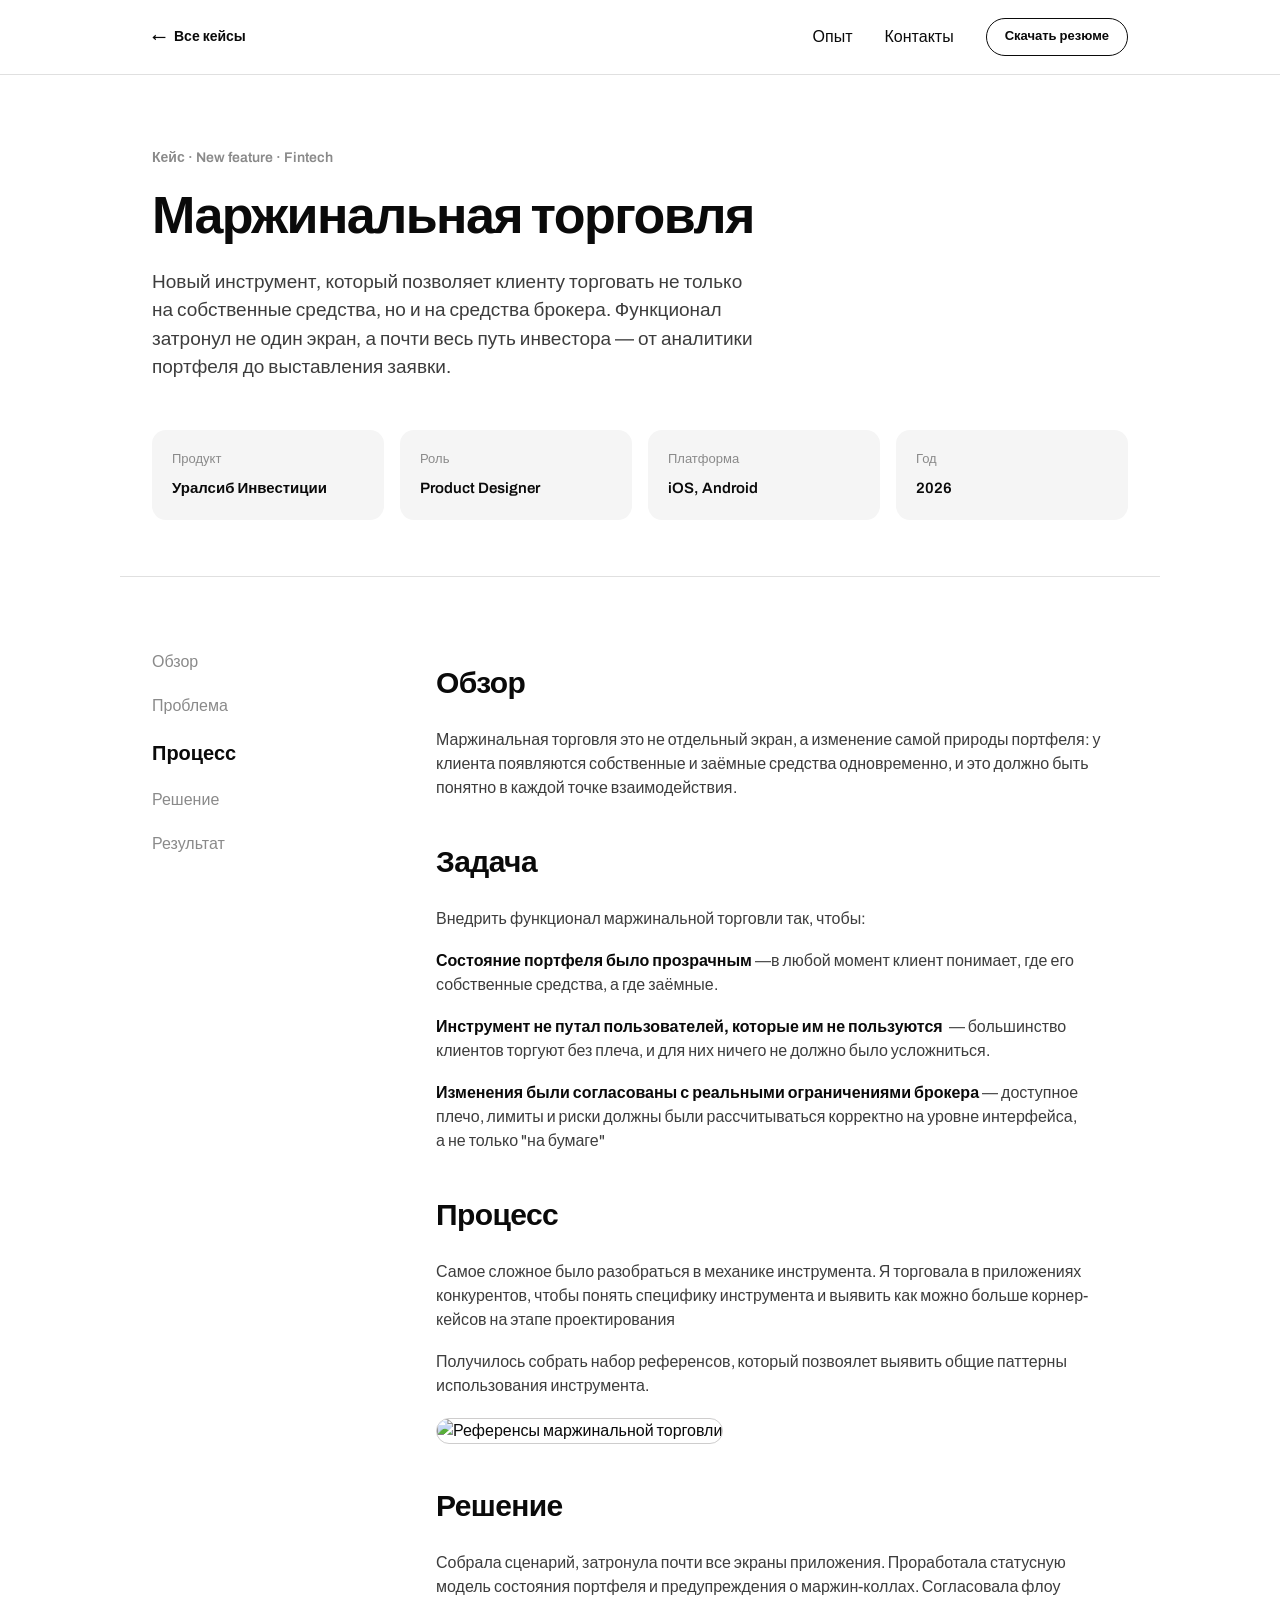
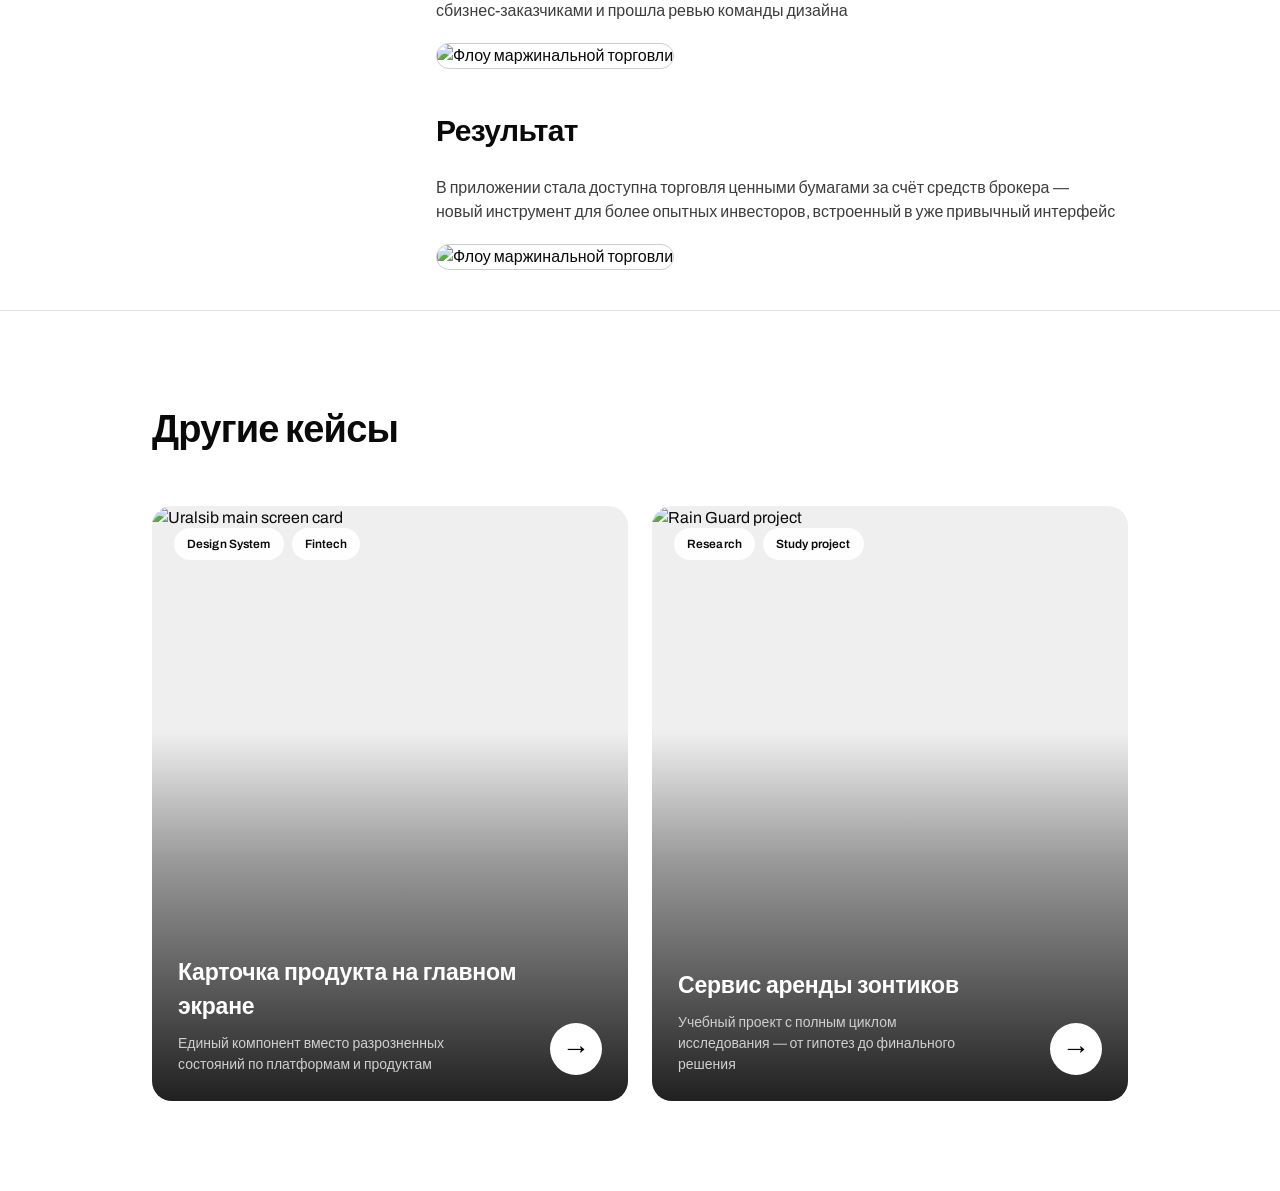
==== margin-traiding.html @ a42cf3d4 "Add files via upload" ====
<!DOCTYPE html>
<html lang="ru">
<head>
<meta charset="UTF-8">
<meta name="viewport" content="width=device-width, initial-scale=1.0">
<title>Маржинальная торговля — портфолио</title>
<link rel="preconnect" href="https://fonts.googleapis.com">
<link href="https://fonts.googleapis.com/css2?family=Archivo:ital,wght@0,400;0,500;0,600;0,700;0,800;1,400&display=swap" rel="stylesheet">
<link rel="stylesheet" href="main.css">
</head>
<body>
  <header>
  <div class="topbar-inner">
    <a class="back-link" href="portfolio.html"><span class="arrow">←</span> Все кейсы</span></a>
      <div class="my">
       <div class="topbar">
        <a href="portfolio.html#experience">Опыт</a>
        <a href="portfolio.html#contact">Контакты</a>
        <a class="btn-resume" href="documents/CV_Балюк_Дарья.pdf" download>Скачать резюме</a>
       </div>
       <button class="burger" id="burgerBtn" aria-label="Открыть меню" aria-expanded="false">
         <span></span><span></span><span></span>
       </button>
     </div>

  </div>
  <div class="mobile-menu" id="mobileMenu">
    <a href="portfolio.html#othercases">Кейсы</a>
    <a href="portfolio.html#experience">Опыт</a>
    <a href="portfolio.html#contact">Контакты</a>
  </div>
</header>

<script>
  const burgerBtn = document.getElementById('burgerBtn');
  const mobileMenu = document.getElementById('mobileMenu');
  burgerBtn.addEventListener('click', () => {
    const isOpen = mobileMenu.classList.toggle('open');
    burgerBtn.classList.toggle('active', isOpen);
    burgerBtn.setAttribute('aria-expanded', isOpen);
  });
  mobileMenu.querySelectorAll('a').forEach(link => {
    link.addEventListener('click', () => {
      mobileMenu.classList.remove('open');
      burgerBtn.classList.remove('active');
      burgerBtn.setAttribute('aria-expanded', 'false');
    });
  });
</script>



<main>
  <div class="wrap case-hero">
    <div class="case-hero-eyebrow">Кейс · New feature · Fintech</div>
    <h1>Маржинальная торговля</h1>
    <p class="case-hero-desc">Новый инструмент, который позволяет клиенту торговать не только на собственные средства, но и на средства брокера. Функционал затронул не один экран, а почти весь путь инвестора — от аналитики портфеля до выставления заявки.</p>

    <div class="case-meta-row">
      <div class="meta-item">
        <span class="meta-label">Продукт</span>
        <span class="meta-value">Уралсиб Инвестиции </span>
      </div>
      <div class="meta-item">
        <span class="meta-label">Роль</span>
        <span class="meta-value">Product Designer</span>
      </div>
      <div class="meta-item">
        <span class="meta-label">Платформа</span>
        <span class="meta-value">iOS, Android</span>
      </div>
      <div class="meta-item">
        <span class="meta-label">Год</span>
        <span class="meta-value">2026</span>
      </div>
    </div>
  </div>

  <div class="case-layout">
    <div class="case-bar" id="caseNav">
      <a href="#overview" class="case-bar-link" data-target="overview">Обзор</a>
      <a href="#problem" class="case-bar-link" data-target="problem">Проблема</a>
      <a href="#process" class="case-bar-link" data-target="process">Процесс</a>
      <a href="#solution" class="case-bar-link" data-target="solution">Решение</a>
      <a href="#result" class="case-bar-link" data-target="result">Результат</a>
    </div>

    <div class="case-content">

      <section id="overview" class="case-section">
        <h2>Обзор</h2>
        <p>Маржинальная торговля это не отдельный экран, а изменение самой природы портфеля: у клиента появляются собственные и заёмные средства одновременно, и это должно быть понятно в каждой точке взаимодействия.</p>
       
      </section>

      <section id="problem" class="case-section">
        <h2>Задача</h2>
        <p>Внедрить функционал маржинальной торговли так, чтобы:</p>
        <p><strong>Состояние портфеля было прозрачным</strong> —в любой момент клиент понимает, где его собственные средства, а где заёмные.</p>
        <p><strong>Инструмент не путал пользователей, которые им не пользуются </strong> — большинство клиентов торгуют без плеча, и для них ничего не должно было усложниться.</p>
        <p><strong>Изменения были согласованы с реальными ограничениями брокера</strong> — доступное плечо, лимиты и риски должны были рассчитываться корректно на уровне интерфейса, а не только "на бумаге"</p>
        
      </section>

      <section id="process" class="case-section">
        <h2>Процесс</h2>
        <p>Самое сложное было разобраться в механике инструмента. Я торговала в приложениях конкурентов, чтобы понять специфику инструмента и выявить как можно больше корнер-кейсов на этапе проектирования</p>
        <p>Получилось собрать набор референсов, который позвоялет выявить общие паттерны использования инструмента.</p>
        <img src="images/margin_traiding/ref.png" alt="Референсы маржинальной торговли" class="cases-images" style="margin-top: 20px; border: 1px solid #cecdcd; " >
        
      </section>
      </section>

      <section id="solution" class="case-section">
        <h2>Решение</h2>
        <p>Собрала сценарий, затронула почти все экраны приложения. Проработала статусную модель состояния портфеля и предупреждения о маржин-коллах. Согласовала флоу сбизнес-заказчиками и прошла ревью команды дизайна</p>
        <img src="images/margin_traiding/flow.png" alt="Флоу маржинальной торговли" class="cases-images" style="margin-top: 20px; border: 1px solid #cecdcd; " >
      </section>

      <section id="result" class="case-section">
        <h2>Результат</h2>
        <p>В приложении стала доступна торговля ценными бумагами за счёт средств брокера — новый инструмент для более опытных инвесторов, встроенный в уже привычный интерфейс</p>
        <img src="images/margin_traiding/result.png" alt="Флоу маржинальной торговли" class="cases-images" style="margin-top: 20px; border: 1px solid #cecdcd; " >
        
      </section>

    </div>
  </div>
</main> 

<!--<div class="case-footer-nav">
  
  <a class="all-cases" href="portfolio.html#cases">← Все кейсы</a>
  <a href="#">Маржинальная торговля в инвестициях →</a>
</div>-->

<section id="othercases" class="othercases">
    <div class="wrap">
      <div class="section-label">Другие кейсы</div>

      <div class="othercases-grid">

       <a class="othercase-card" href="case-card-component.html">
           <img src="images/card-product-thumbnail.png" alt="Uralsib main screen card" class="project-card-image ">
          <div class="othercase-scrim"></div>
          <div class="othercase-tags">
            <span class="tag-pill">Design System</span>
            <span class="tag-pill">Fintech</span>
          </div>
          <div class="othercase-content">
            <div class="othercase-text">
              <h3>Карточка продукта на главном экране</h3>
              <p>Единый компонент вместо разрозненных состояний по платформам и продуктам</p>
            </div>
            <span class="othercase-cta">
              <span class="othercase-cta-icon">→</span>
            </span>
          </div>
        </a>

        <!-- <a class="othercase-card" href="margin-traiding.html">
          <img src="images/margin_traiding_thumbnail.png" alt="Uralsib margin traiding" class="project-card-image  margin-traiding">
          <div class="othercase-scrim"></div>
          <div class="othercase-tags">
            <span class="tag-pill">New feature</span>
            <span class="tag-pill">Fintech</span>
          </div>
          <div class="othercase-content">
            <div class="othercase-text">
              <h3>Маржинальная торговля в инвестициях</h3>
              <p>Внедрение фичи во все флоу и отслежиание состояния портфеля</p>
            </div>
            <span class="othercase-cta">
              <span class="othercase-cta-icon">→</span>
            </span>
          </div>
        </a>-->

        <a class="othercase-card" href="rainguard.html">
          <img src="images/rainguard_thumbnail.png"  alt="Rain Guard project" class="project-card-image">
          <div class="othercase-scrim"></div>
          <div class="othercase-tags">
            <span class="tag-pill">Research</span>
            <span class="tag-pill">Study project</span>
          </div>
          <div class="othercase-content">
            <div class="othercase-text">
              <h3>Сервис аренды зонтиков</h3>
              <p>Учебный проект с полным циклом исследования — от гипотез до финального решения</p>
            </div>
            <span class="othercase-cta">
              <span class="othercase-cta-icon">→</span>
            </span>
          </div>
        </a>

      </div>
    </div>
</section>

  

<script>
  const links = document.querySelectorAll('.case-bar-link');
  const sections = document.querySelectorAll('.case-section');

  const observer = new IntersectionObserver((entries) => {
    entries.forEach(entry => {
      const link = document.querySelector(`.case-bar-link[data-target="${entry.target.id}"]`);
      if (entry.isIntersecting) {
        links.forEach(l => l.classList.remove('active'));
        link.classList.add('active');
      }
    });
  }, { rootMargin: '-35% 0px -55% 0px', threshold: 0 });

  sections.forEach(section => observer.observe(section));

  // fallback: highlight first section on load
  if (links.length) links[0].classList.add('active');
</script>

</body>
</html>
---- main.css ----
:root{
    --black:#0A0A0A;
    --white:#FFFFFF;
    --gray-bg:#F5F5F5;
    --gray-text:#8A8A8A;
    --line:#E0E0E0;
    --max:1040px;
  }
  *{margin:0;padding:0;box-sizing:border-box;}
  html{scroll-behavior:smooth;}
  body{
    font-family:'Archivo',sans-serif;
    color:var(--black);
    background:var(--white);
    -webkit-font-smoothing:antialiased;
    line-height:1.6;
  }
  a{color:inherit;text-decoration:none;}
  ::selection{background:var(--black);color:var(--white);}
  .wrap{max-width:var(--max);margin:0 auto;padding:0 32px;}
  
  /* Тут стили для главной страницы */
  :root{
    --black:#0A0A0A;
    --white:#FFFFFF;
    --gray-bg:#F5F5F5;
    --gray-text:#8A8A8A;
    --line:#E0E0E0;
    --max:1040px;
  }
  *{margin:0;padding:0;box-sizing:border-box;}
  html{scroll-behavior:smooth;}
  body{
    font-family:'Archivo',sans-serif;
    color:var(--black);
    background:var(--white);
    -webkit-font-smoothing:antialiased;
    line-height:1.5;
  }
  a{color:inherit;text-decoration:none;}
  ::selection{background:var(--black);color:var(--white);}

  .wrap{max-width:var(--max);margin:0 auto;padding:0 32px;}

  /* HEADER */
  header{
    position:sticky;top:0;z-index:50;
    background:rgba(255,255,255,0.9);
    backdrop-filter:blur(10px);
    border-bottom:1px solid var(--line);
  }
  .header-inner{
    display:flex;align-items:center;justify-content:space-between;
    padding:20px 32px;max-width:var(--max);margin:0 auto;
  }
  .logo{font-weight:700;font-size:16px;letter-spacing:-0.01em;}
  nav{display:flex;align-items:center;gap:32px;}
  nav a{font-size:14px;color:var(--black);opacity:0.7;transition:opacity .2s;}
  nav a:hover{opacity:1;}
  .btn-resume{
    border:1px solid var(--black);
    padding:8px 18px;border-radius:100px;
    font-size:13px;font-weight:600;
    opacity:1 !important;
  }
  .btn-resume:hover{background:var(--black);color:var(--white);}

  .my{
    display: flex;
    align-items: center;
    gap: 16px;
  }


  .burger{
    display:none;
    flex-direction:column;
    justify-content:center;
    gap:5px;
    width:32px;height:32px;
    background:none;border:none;
    cursor:pointer;padding:0;
    flex-shrink:0;
  }
  .burger span{
    display:block;width:100%;height:2px;
    background:var(--black);
    transition:transform .3s ease, opacity .3s ease;
  }
  .burger.active span:nth-child(1){transform:translateY(7px) rotate(45deg);}
  .burger.active span:nth-child(2){opacity:0;}
  .burger.active span:nth-child(3){transform:translateY(-7px) rotate(-45deg);}

  .mobile-menu{
    display:none;
    flex-direction:column;
    max-height:0;
    overflow:hidden;
    background:var(--white);
    border-top:1px solid transparent;
    transition:max-height .35s ease, border-color .35s ease;
  }
  .mobile-menu a{
    padding:18px 24px;
    font-size:17px;font-weight:500;
    border-top:1px solid var(--line);
  }
  .mobile-menu a:first-child{border-top:none;}
  .mobile-menu.open{max-height:220px;border-top-color:var(--line);}

  /* HERO */
  .hero{
    padding:120px 32px 100px;
    opacity:0;
    animation:rise .8s ease forwards .1s;
  }
  @keyframes rise{
    from{opacity:0;transform:translateY(16px);}
    to{opacity:1;transform:translateY(0);}
  }
  .hero h1{
    font-size:clamp(40px,6vw,72px);
    font-weight:700;
    letter-spacing:-0.03em;
    line-height:1.05;
    max-width:820px;
  }
  .hero .role{color:var(--gray-text);}
  .hero p.sub{
    margin-top:28px;
    font-size:clamp(17px,2vw,20px);
    color:#3d3d3d;
    max-width:560px;
    font-weight:400;
  }
  .hero .fact{
    margin-top:36px;
    padding-top:24px;
    border-top:1px solid var(--line);
    max-width:620px;
    font-size:15px;
    color:var(--gray-text);
  }
  .hero .fact strong{color:var(--black);font-weight:600;}
  .hero-contacts{
    margin-top:40px;
    display:flex;gap:14px;flex-wrap:wrap;
  }
  .hero-btn{
    display:inline-flex;align-items:center;
    padding:14px 26px;
    border-radius:100px;
    font-size:15px;font-weight:600;
    transition:background .2s ease, color .2s ease, border-color .2s ease;
  }
  .hero-btn.primary{background:var(--black);color:#fff;}
  .hero-btn.primary:hover{background:#2c2c2c;}
  .hero-btn.secondary{border:1px solid var(--black);color:var(--black);}
  .hero-btn.secondary:hover{background:var(--black);color:#fff;}

  /* SECTION LABEL */
  .section-label{
    font-size:clamp(28px,3.6vw,38px);
    color:var(--black);
    margin-bottom:48px;
    font-weight:700;
    letter-spacing:-0.02em;
  }

  section#experience, section#education{background:var(--gray-bg);}


  /* CASES */
    .othercases-grid{
    display:grid;
    grid-template-columns:1fr 1fr;
    gap:24px;
  }
    .othercases{
    border-top:1px solid var(--line);
  }

  .othercase-card{
    position:relative;
    display:block;
    aspect-ratio:4/5;
    border-radius:20px;
    overflow:hidden;
    background:#EFEFEF;
    cursor:pointer;
  }
  .othercase-card:focus-visible{outline:2px solid var(--black);outline-offset:3px;}

  .othercase-art{
    position:absolute;inset:0;
    width:100%;height:100%;
    transition:transform .6s cubic-bezier(.22,.61,.36,1);
  }
  .othercase-card:hover .allcase-art{transform:scale(1.045);}

  .othercase-scrim{
    position:absolute;inset:0;
    background:linear-gradient(to top, rgba(10,10,10,0.90) 0%, rgba(10,10,10,0.38) 40%, rgba(10,10,10,0) 62%);
    pointer-events:none;
  }

  .othercase-tags{
    position:absolute;top:22px;left:22px;
    display:flex;gap:8px;flex-wrap:wrap;
    z-index:2;
  }
  .tag-pill{
    font-size:12px;font-weight:600;
    padding:7px 13px;border-radius:100px;
    background:rgba(255,255,255,0.94);
    color:var(--black);
    letter-spacing:0.01em;
  }

  .othercase-content{
    position:absolute;left:0;right:0;bottom:0;
    padding:26px;
    z-index:2;
  }
  .othercase-text{padding-right:64px;}
  .othercase-text h3{
    font-size:clamp(19px,2.1vw,23px);
    font-weight:600;color:#fff;
    letter-spacing:-0.01em;margin-bottom:8px;
    max-width:340px;
  }
  .othercase-text p{font-size:14px;color:#cfcfcf;max-width:280px;}

  .othercase-cta{
    position:absolute;right:26px;bottom:26px;z-index:3;
    display:flex;align-items:center;justify-content:center;
    height:52px;width:52px;
    border-radius:100px;
    background:#fff;color:var(--black);
    border:none;
    cursor:pointer;
    transition:background .25s ease, color .25s ease;
  }
  .othercase-cta-icon{
    font-size:18px;
    transition:transform .3s ease;
  }
  .othercase-card:hover .othercase-cta{background:var(--black);color:#fff;}
  .othercase-card:hover .othercase-cta-icon{transform:rotate(-45deg);}

    .project-card-image {
    width: 100%;
    height: 100%;
    object-fit: cover;
    object-position: center;
  }

  .margin-traiding{
    object-position: 75% center ;
  }

  /* EXPERIENCE TIMELINE */
  .timeline{position:relative;padding-left:32px;}
  .timeline::before{
    content:'';
    position:absolute;left:5px;top:6px;bottom:6px;
    width:1px;background:var(--line);
  }
  .tl-item{position:relative;padding-bottom:56px;}
  .tl-item:last-child{padding-bottom:0;}
  .tl-item::before{
    content:'';
    position:absolute;left:-32px;top:6px;
    width:11px;height:11px;border-radius:50%;
    background:var(--white);
    border:2px solid var(--black);
  }
  .tl-item.minor::before{
    background:var(--gray-bg);
    border-color:var(--gray-text);
    width:8px;height:8px;left:-30.5px;
  }
  .tl-head{display:flex;align-items:baseline;gap:14px;flex-wrap:wrap;margin-bottom:12px;}
  .tl-head h3{font-size:19px;font-weight:600;}
  .tl-head span{font-size:14px;color:var(--gray-text);}
  .tl-item ul{list-style:none;max-width:640px;}
  .tl-item ul li{
    font-size:15px;color:#3d3d3d;
    padding-left:16px;position:relative;margin-bottom:8px;
  }
  .tl-item ul li::before{
    content:'—';position:absolute;left:0;color:var(--gray-text);
  }
  .tl-minor-list{max-width:680px;}
  .tl-minor-list .minor-row{
    display:flex;gap:16px;font-size:14px;color:#3d3d3d;
    padding:10px 0;border-top:1px solid var(--line);
  }
  .tl-minor-list .minor-row:first-child{border-top:none;}
  .minor-row b{min-width:190px;color:var(--black);font-weight:600;}
  .minor-row span{color:var(--gray-text);min-width:110px;}
 
  .resume{
    margin-top:40px;
    display:flex;gap:14px;flex-wrap:wrap;
  }

  .resume-cta{
    display:inline-flex;align-items:center;
    padding:14px 26px;
    border-radius:100px;
    font-size:15px;font-weight:600;
    transition:background .2s ease, color .2s ease, border-color .2s ease;
  }

  .resume-cta{background:var(--black);color:#fff;}
  .resume-cta:hover{background:#2c2c2c;}

 /*.resume-cta{
    margin-top:56px;padding-top:32px;border-top:1px solid var(--line);
  }
  .resume-cta a{
    display:inline-flex;align-items:center;gap:10px;
    font-size:15px;font-weight:600;
    border-bottom:1px solid var(--black);padding-bottom:3px;
  }*/

  /* SKILLS */
  .skills-grid{
    display:grid;grid-template-columns:1fr 1fr;gap:64px;
  }
  .skills-col h4{
    font-size:13px;color:var(--gray-text);font-weight:500;margin-bottom:20px;
  }
  .skill-list{display:flex;flex-wrap:wrap;gap:10px;}
  .skill-list span{
    font-size:14px;font-weight:500;
    padding:9px 16px;
    border:1px solid var(--line);
    border-radius:100px;
    transition:background .2s ease, color .2s ease, border-color .2s ease;
  }

  

  /* EDUCATION */
  .edu-block{margin-bottom:40px;}
  .edu-block:last-child{margin-bottom:0;}
  .edu-block h4{font-size:13px;color:var(--gray-text);font-weight:500;margin-bottom:16px;}
  .edu-row{
    display:flex;justify-content:space-between;gap:24px;
    padding:14px 0;border-top:1px solid var(--line);
    font-size:15px;
  }
  .edu-row:first-of-type{border-top:none;}
  .edu-row span{color:var(--gray-text);white-space:nowrap;}

  /* CONTACT FOOTER */
  footer{
    background:var(--black);color:var(--white);
    padding:120px 0 60px;
  }
  footer h2{
    font-size:clamp(32px,5vw,52px);
    font-weight:700;letter-spacing:-0.02em;
    max-width:600px;margin-bottom:24px;
  }
  footer p{color:#a8a8a8;font-size:17px;max-width:480px;margin-bottom:48px;}
  .footer-links{display:flex;gap:32px;flex-wrap:wrap;margin-bottom:80px;}
  .footer-links a{
    font-size:16px;border-bottom:1px solid #444;padding-bottom:3px;
    transition:border-color .2s;
  }
  .footer-links a:hover{border-color:var(--white);}
  .footer-bottom{
    display:flex;justify-content:space-between;color:#666;font-size:13px;
    padding-top:24px;border-top:1px solid #262626;flex-wrap:wrap;gap:12px;
  }
  .figmalink {
    font-size:16px;
    font-weight: 700;
    border-bottom:1px solid #444;padding-bottom:3px;
    transition:border-color .2s;
    margin-top: 18px;
  }
  .figmalink:hover{
    color: var(--gray-text);
    border-color:var(--gray-text)}



 /* Тут стили для кейсов */
 /* HEADER */
  header{
    position:sticky;top:0;z-index:50;
    background:rgba(255,255,255,0.9);
    backdrop-filter:blur(10px);
    border-bottom:1px solid var(--line);
  }
  .header-inner{
    display:flex;align-items:center;justify-content:space-between;
    padding:20px 32px;max-width:var(--max);margin:0 auto;
  }
  .logo{font-weight:700;font-size:16px;letter-spacing:-0.01em;}
  nav{display:flex;align-items:center;gap:32px;}
  nav a{font-size:17px;color:var(--black);opacity:0.7;transition:opacity .2s;}
  nav a:hover{opacity:1;}
  .btn-resume{
    border:1px solid var(--black);
    padding:8px 18px;border-radius:100px;
    font-size:13px;font-weight:600;
    opacity:1 !important;
    overflow: hidden;
    
  }
  .btn-resume:hover{background:var(--black);color:var(--white);}

  .my{
    display: flex;
    align-items: center;
    gap: 32px;
  }
    
  .burger{
    display:none;
    flex-direction:column;
    justify-content:center;
    gap:5px;
    width:32px;height:32px;
    background:none;border:none;
    cursor:pointer;padding:0;
    flex-shrink:0;
  }
  .burger span{
    display:block;width:100%;height:2px;
    background:var(--black);
    transition:transform .3s ease, opacity .3s ease;
  }
  .burger.active span:nth-child(1){transform:translateY(7px) rotate(45deg);}
  .burger.active span:nth-child(2){opacity:0;}
  .burger.active span:nth-child(3){transform:translateY(-7px) rotate(-45deg);}

  .mobile-menu{
    display:none;
    flex-direction:column;
    max-height:0;
    overflow:hidden;
    background:var(--white);
    border-top:1px solid transparent;
    transition:max-height .35s ease, border-color .35s ease;
  }
  .mobile-menu a{
    padding:18px 24px;
    font-size:17px;font-weight:500;
    border-top:1px solid var(--line);
  }
  .mobile-menu a:first-child{border-top:none;}
  .mobile-menu.open{max-height:220px;border-top-color:var(--line);}

  /* TOP BAR */
  .topbar{
    position:sticky;top:0;z-index:50;
    gap: 32px;
    display: flex;
    align-items: center;
    background: transparent;
  }
  

  .topbar-inner{
    max-width:var(--max);margin:0 auto;padding:18px 32px;
    display:flex;align-items:center;justify-content:space-between;
   /* border-bottom:1px solid var(--line);*/
  }
  .back-link{
    font-size:14px;font-weight:600;
    display:inline-flex;align-items:center;gap:8px;
    color:var(--black);
  }
  .back-link .arrow{transition:transform .2s ease;}
  .back-link:hover .arrow{transform:translateX(-3px);}
  .topbar .logo{font-size:14px;font-weight:700;color:var(--gray-text);}

  /* CASE HERO */
  .case-hero{padding:72px 32px 56px;}
  .case-hero-eyebrow{font-size:14px;color:var(--gray-text);font-weight:600;margin-bottom:20px;}
  .case-hero h1{
    font-size:clamp(32px,5vw,52px);
    font-weight:700;letter-spacing:-0.03em;line-height:1.08;
    max-width:760px;margin-bottom:24px;
  }
  .case-hero-desc{
    font-size:clamp(16px,1.8vw,19px);
    color:#3d3d3d;max-width:620px;margin-bottom:48px;
  }
  .case-meta-row{
    display:flex;
    flex-wrap:wrap;
    gap:16px;
    
  }
  .meta-item{
    flex:1;min-width:140px;
    padding:20px 20px 20px 20px;
    background:var(--gray-bg);border-radius:14px;
  }
  
  .meta-label{display:block;font-size:13px;color:var(--gray-text);margin-bottom:8px;}
  .meta-value{display:block;font-size:15px;font-weight:600;}


  /* LAYOUT */
  .case-layout{
    max-width:var(--max);
    margin:0 auto;
    padding:0 32px;
    display:grid;
    grid-template-columns:220px 1fr;
    gap:64px;
    border-top:1px solid var(--line);
    padding-top:64px;
  }

  .case-bar{
    position:sticky;
    top:96px;
    align-self:start;
    display:flex;
    align-items: flex-start;
    flex-direction:column;
    gap:2px;
    width: 100%;
    margin-bottom: 40px;
  }
  .case-bar-link{
    font-size:16px;
    font-weight:500;
    color:var(--gray-text);
    padding:9px 0;
    transition:color .25s ease, font-size .25s ease, font-weight .25s ease;
  }
  .case-bar-link.active{
    color:var(--black);font-weight:700;font-size:20px;
  }

  .case-content{max-width:680px;}
  .case-section{padding-bottom:20px; padding-top: 20px; scroll-margin-top:120px;}
  .case-section:last-child{padding-bottom:40px;}
  .case-section h2{
    font-size:clamp(24px,3vw,30px);font-weight:700;
    letter-spacing:-0.02em;margin-bottom:22px;
  }
  .case-section p{font-size:16px;color:#3d3d3d;margin-bottom:18px;}
  .case-section p:last-of-type{margin-bottom:0;}
  .case-section strong{color:var(--black);}

  .callout{
    margin:16px 0;padding:22px 24px;
    background:var(--gray-bg);border-radius:16px;
    font-size:15px;color:#3d3d3d;
  }
  .callout strong{display:block;color:var(--black);margin-bottom:6px;font-size:14px;}

  .illustration{
    margin-top:32px;
    width:100%;aspect-ratio:16/10;
    border:1px dashed var(--line);border-radius:16px;
    background:var(--gray-bg);
    display:flex;align-items:center;justify-content:center;
    color:var(--gray-text);font-size:14px;font-weight:500;
    text-align:center;padding:20px;
  }
  .illustration.small{aspect-ratio:16/7;}

  .cases-images{
   
    width:100%;
    border-radius:16px;
  }

  /* FOOTER NAV */
  .case-footer-nav{
    max-width:var(--max);margin:0 auto;padding:56px 32px 100px;
    border-top:1px solid var(--line);
    display:flex;justify-content:space-between;align-items:center;gap:16px;flex-wrap:wrap;
  }
  .case-footer-nav a{font-size:15px;font-weight:600;}
  .case-footer-nav .all-cases{color:var(--gray-text);}

    /* SECTION LABEL */
  .section-label{
    font-size:clamp(28px,3.6vw,38px);
    color:var(--black);
    margin-bottom:48px;
    font-weight:700;
    letter-spacing:-0.02em;
  }
  section{padding:90px 0;}


  
 @media (max-width:720px){
    header-inner{padding:16px 24px;}
    nav{gap:16px;}
    nav a:not(.btn-resume){display:none;}
    .burger{display:flex;}
    .mobile-menu{display:flex;}
    .wrap{padding: 0  24px;}
    .hero{padding:72px 24px 56px;}
    .hero .fact,
    .hero-contacts{max-width:100%;}
    .othercase-row{flex-wrap:wrap;gap:16px;}
    .othercases-grid{grid-template-columns:1fr;}
    .othercase-card{aspect-ratio:4/4.6;}
    .skills-grid{grid-template-columns:1fr;gap:40px;}
    .minor-row{flex-direction:column;gap:2px;}
    .minor-row b{min-width:0;}
  }

  @media (prefers-reduced-motion:reduce){
    .hero{animation:none;opacity:1;}
    *{transition:none !important;}
  }
  

  @media (max-width:720px){
    .topbar-inner{padding:16px 24px;}
    .topbar {gap:16px;}
    .topbar a:not(.btn-resume){display:none;}
    .burger{display:flex;}
    .mobile-menu{display:flex;}
    .wrap,.case-layout,.case-footer-nav{padding-left:24px;padding-right:24px;}
    .case-layout{grid-template-columns:1fr;gap:32px;padding-top:0;border-top:none;}
    .case-bar{
      position:sticky;top:70px;z-index:20;
      flex-direction:row;gap:22px;overflow-x:auto;
      background:rgba(255,255,255,0.95);backdrop-filter:blur(8px);
      padding:16px 0;
      border-top:1px solid var(--line);border-bottom:1px solid var(--line);
      -webkit-overflow-scrolling:touch;
      align-items: end;

    }
    .case-bar::-webkit-scrollbar{display:none;}
    .case-bar-link{white-space:nowrap;padding:0;font-size:14px;}
    .case-bar-link.active{font-size:16px;}
    .case-hero{padding:44px 24px 32px;}
    .case-row{flex-wrap:wrap;gap:16px;}
    .cases-grid{grid-template-columns:1fr;}
    .case-card{aspect-ratio:4/4.6;}
    .meta-item{min-width:45%;padding:16px 16px;}
    
  }
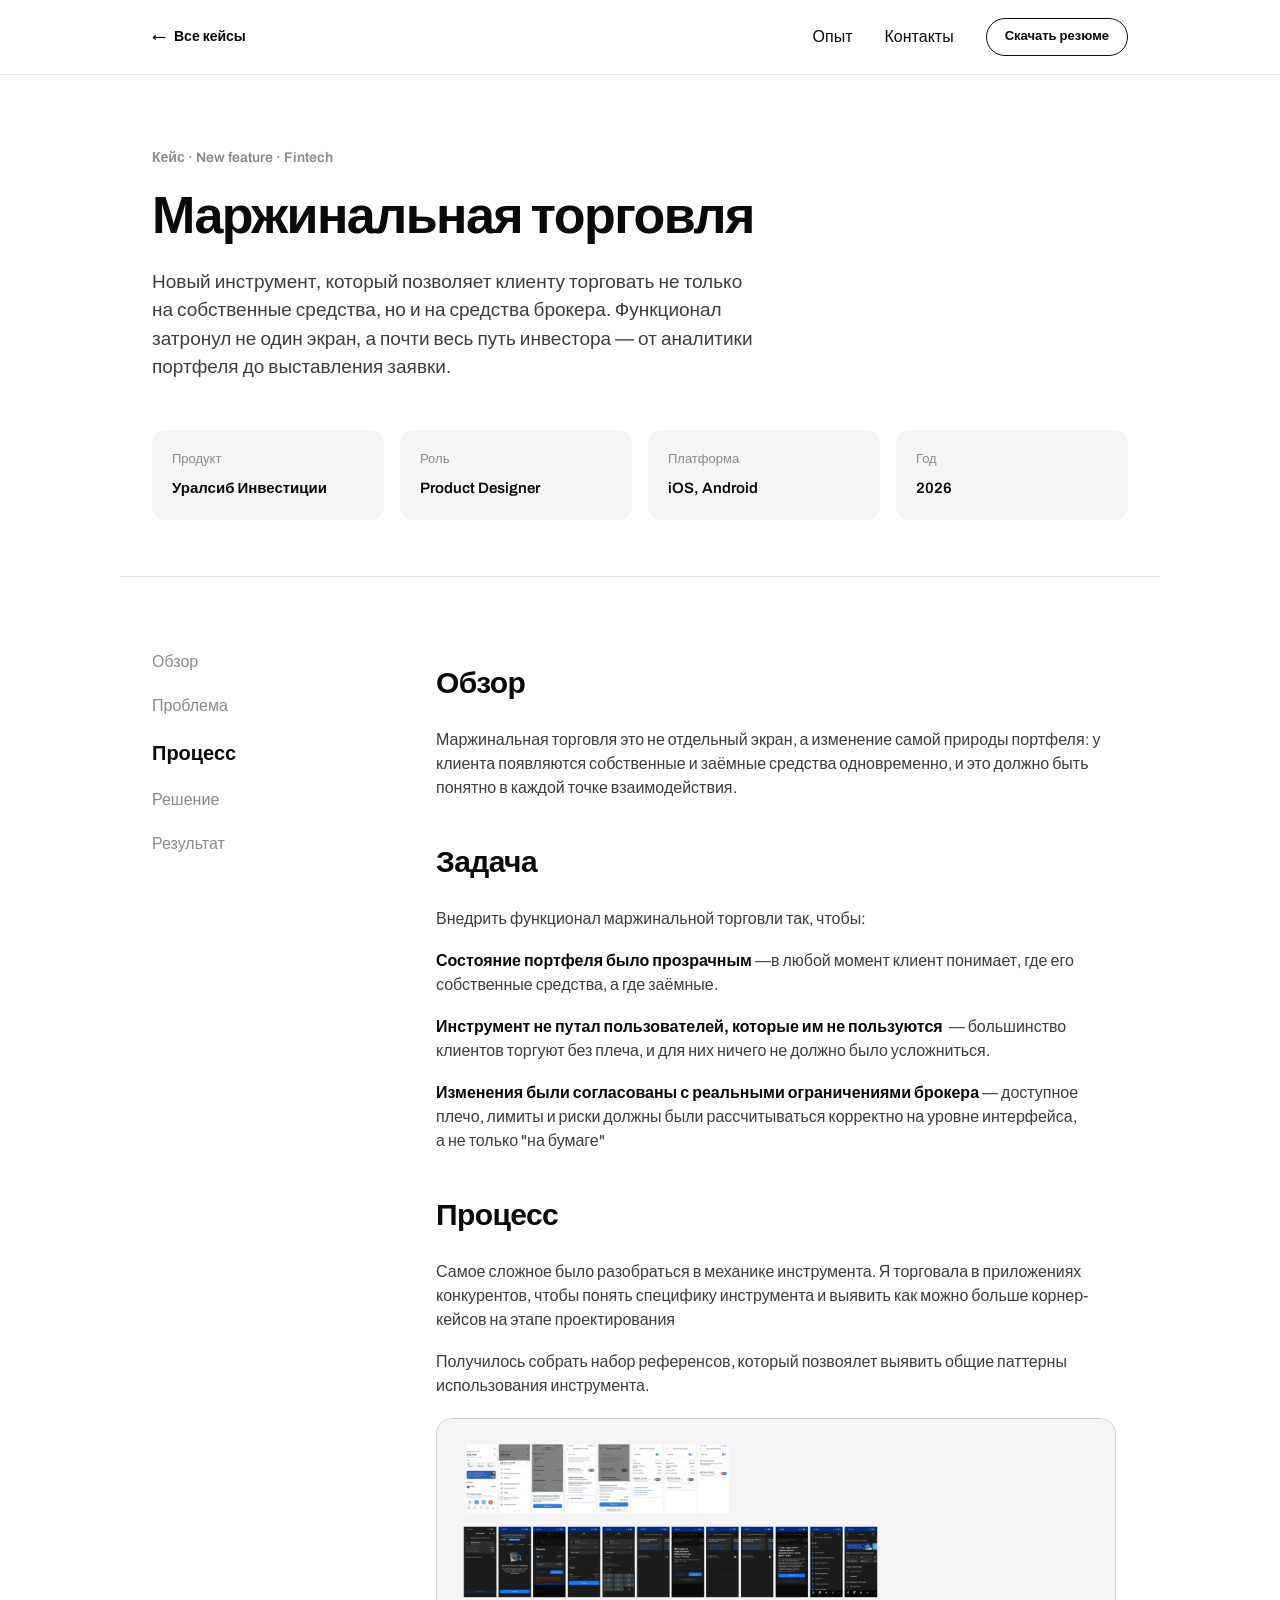
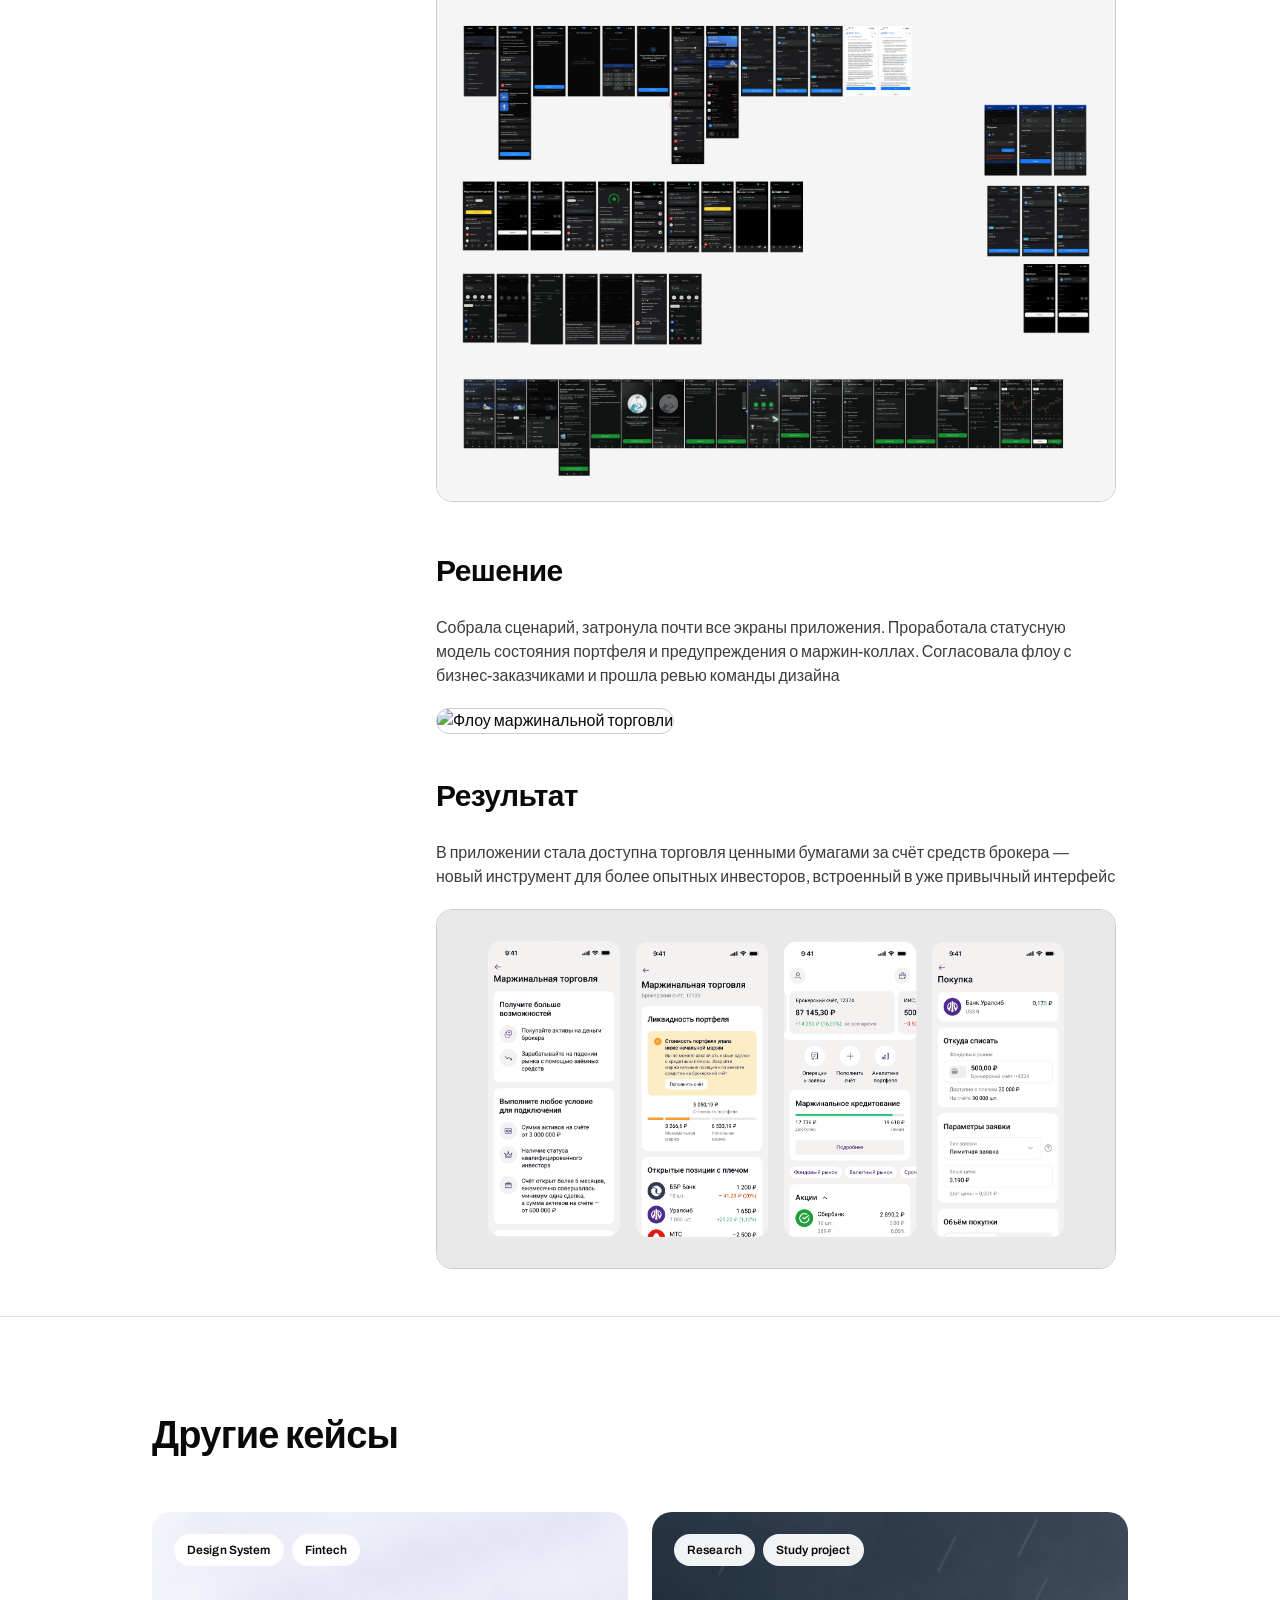
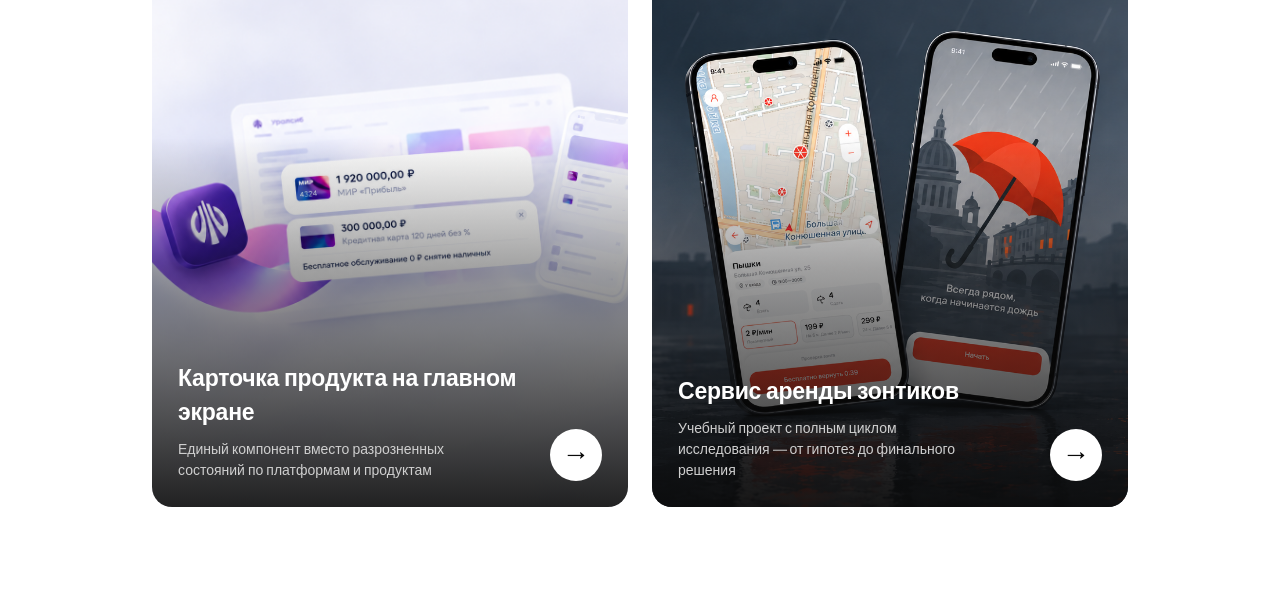
==== commit 7536d3b0: "Update margin-traiding.html" ====
--- a/margin-traiding.html
+++ b/margin-traiding.html
@@ -113,7 +113,7 @@
 
       <section id="solution" class="case-section">
         <h2>Решение</h2>
-        <p>Собрала сценарий, затронула почти все экраны приложения. Проработала статусную модель состояния портфеля и предупреждения о маржин-коллах. Согласовала флоу сбизнес-заказчиками и прошла ревью команды дизайна</p>
+        <p>Собрала сценарий, затронула почти все экраны приложения. Проработала статусную модель состояния портфеля и предупреждения о маржин-коллах. Согласовала флоу с бизнес-заказчиками и прошла ревью команды дизайна</p>
         <img src="images/margin_traiding/flow.png" alt="Флоу маржинальной торговли" class="cases-images" style="margin-top: 20px; border: 1px solid #cecdcd; " >
       </section>
 
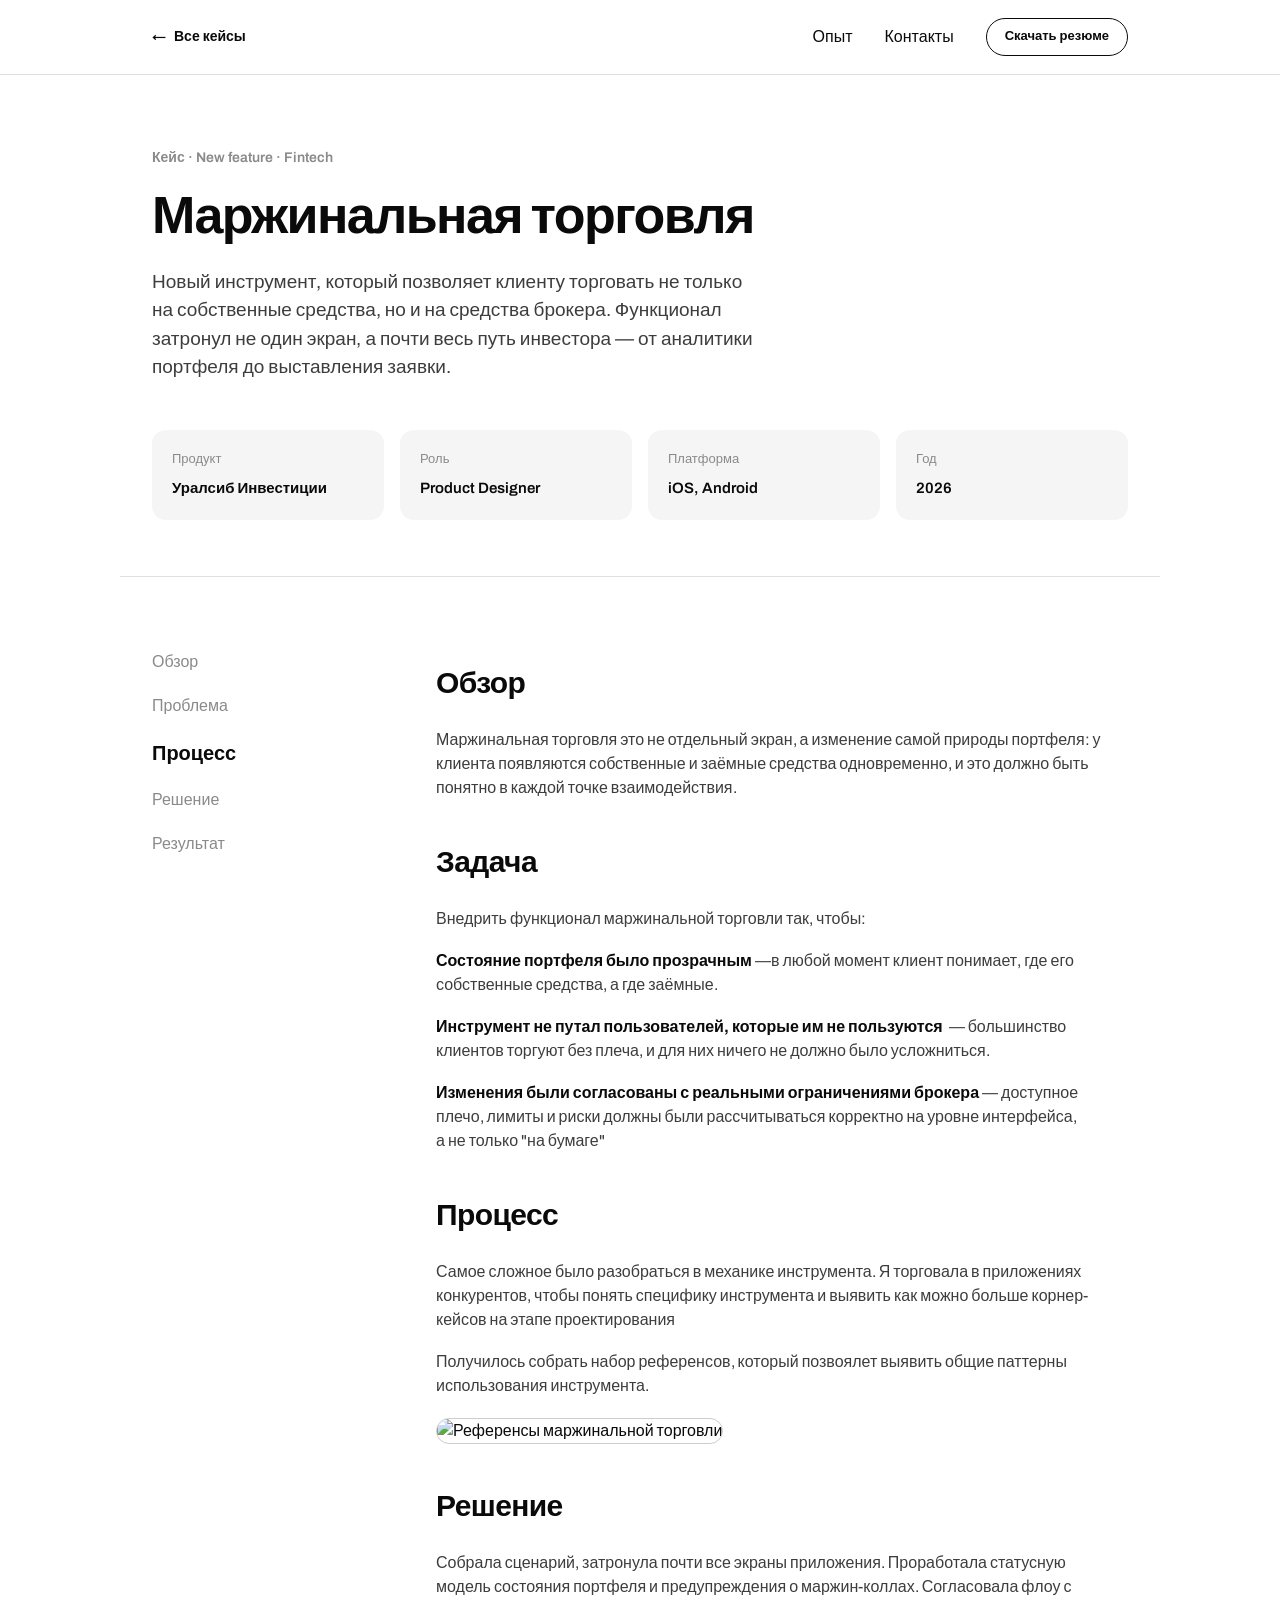
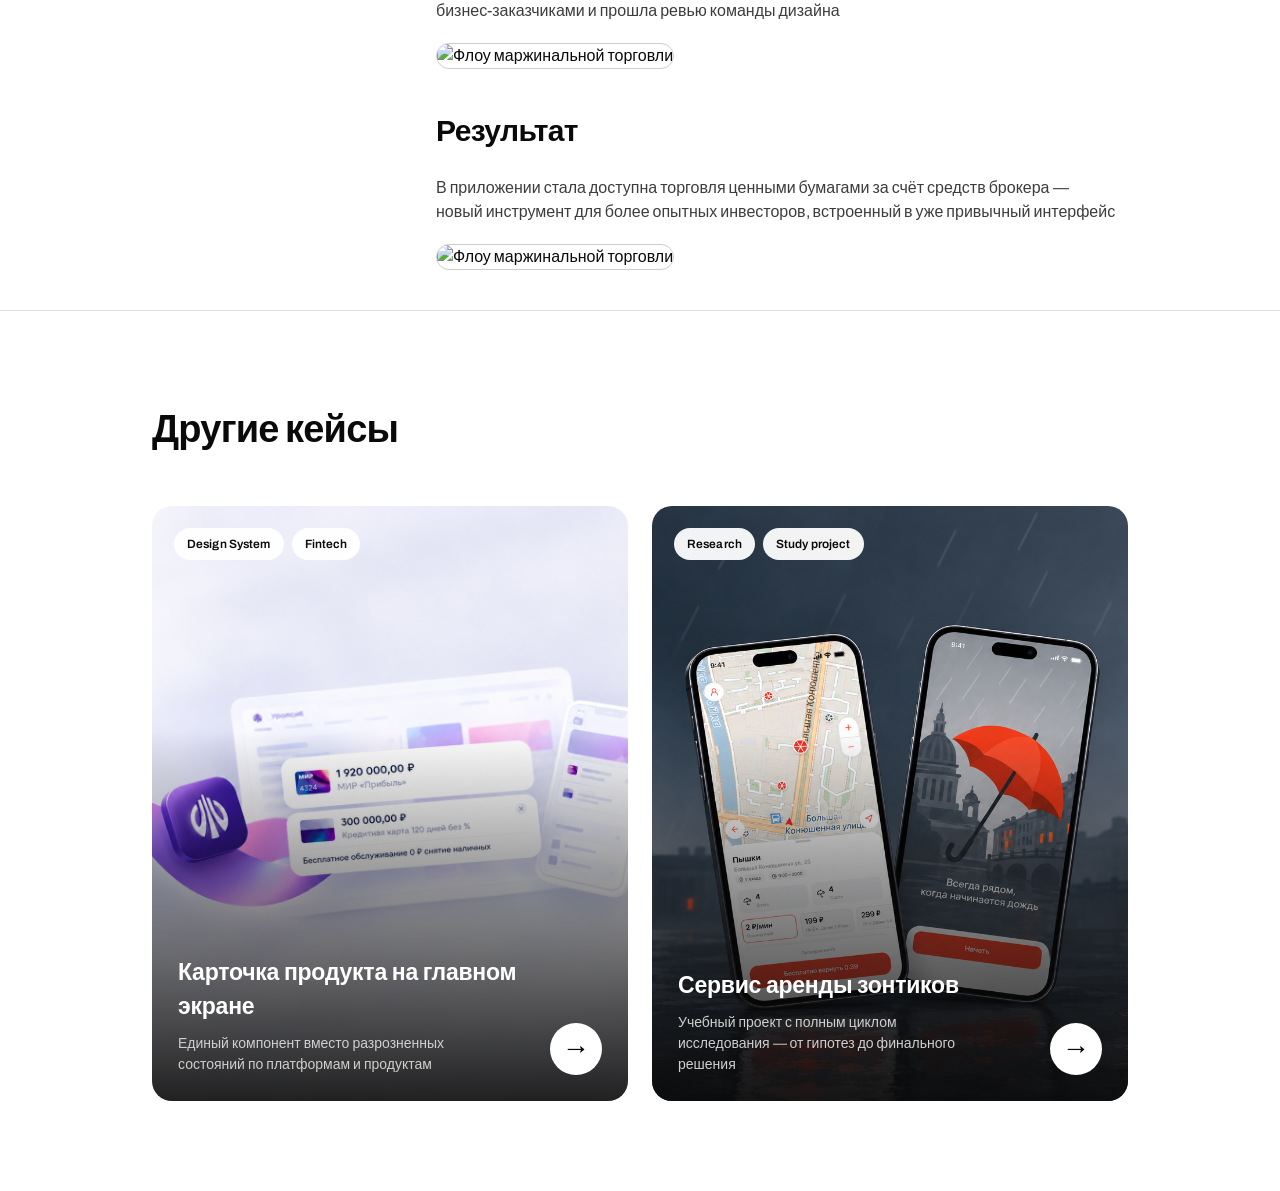
==== commit 176e672e: "Update margin-traiding.html" ====
--- a/margin-traiding.html
+++ b/margin-traiding.html
@@ -11,11 +11,11 @@
 <body>
   <header>
   <div class="topbar-inner">
-    <a class="back-link" href="portfolio.html"><span class="arrow">←</span> Все кейсы</span></a>
+    <a class="back-link" href="index.html"><span class="arrow">←</span> Все кейсы</span></a>
       <div class="my">
        <div class="topbar">
-        <a href="portfolio.html#experience">Опыт</a>
-        <a href="portfolio.html#contact">Контакты</a>
+        <a href="index.html#experience">Опыт</a>
+        <a href="index.html#contact">Контакты</a>
         <a class="btn-resume" href="documents/CV_Балюк_Дарья.pdf" download>Скачать резюме</a>
        </div>
        <button class="burger" id="burgerBtn" aria-label="Открыть меню" aria-expanded="false">
@@ -25,9 +25,9 @@
 
   </div>
   <div class="mobile-menu" id="mobileMenu">
-    <a href="portfolio.html#othercases">Кейсы</a>
-    <a href="portfolio.html#experience">Опыт</a>
-    <a href="portfolio.html#contact">Контакты</a>
+    <a href="index.html#othercases">Кейсы</a>
+    <a href="index.html#experience">Опыт</a>
+    <a href="index.html#contact">Контакты</a>
   </div>
 </header>
 
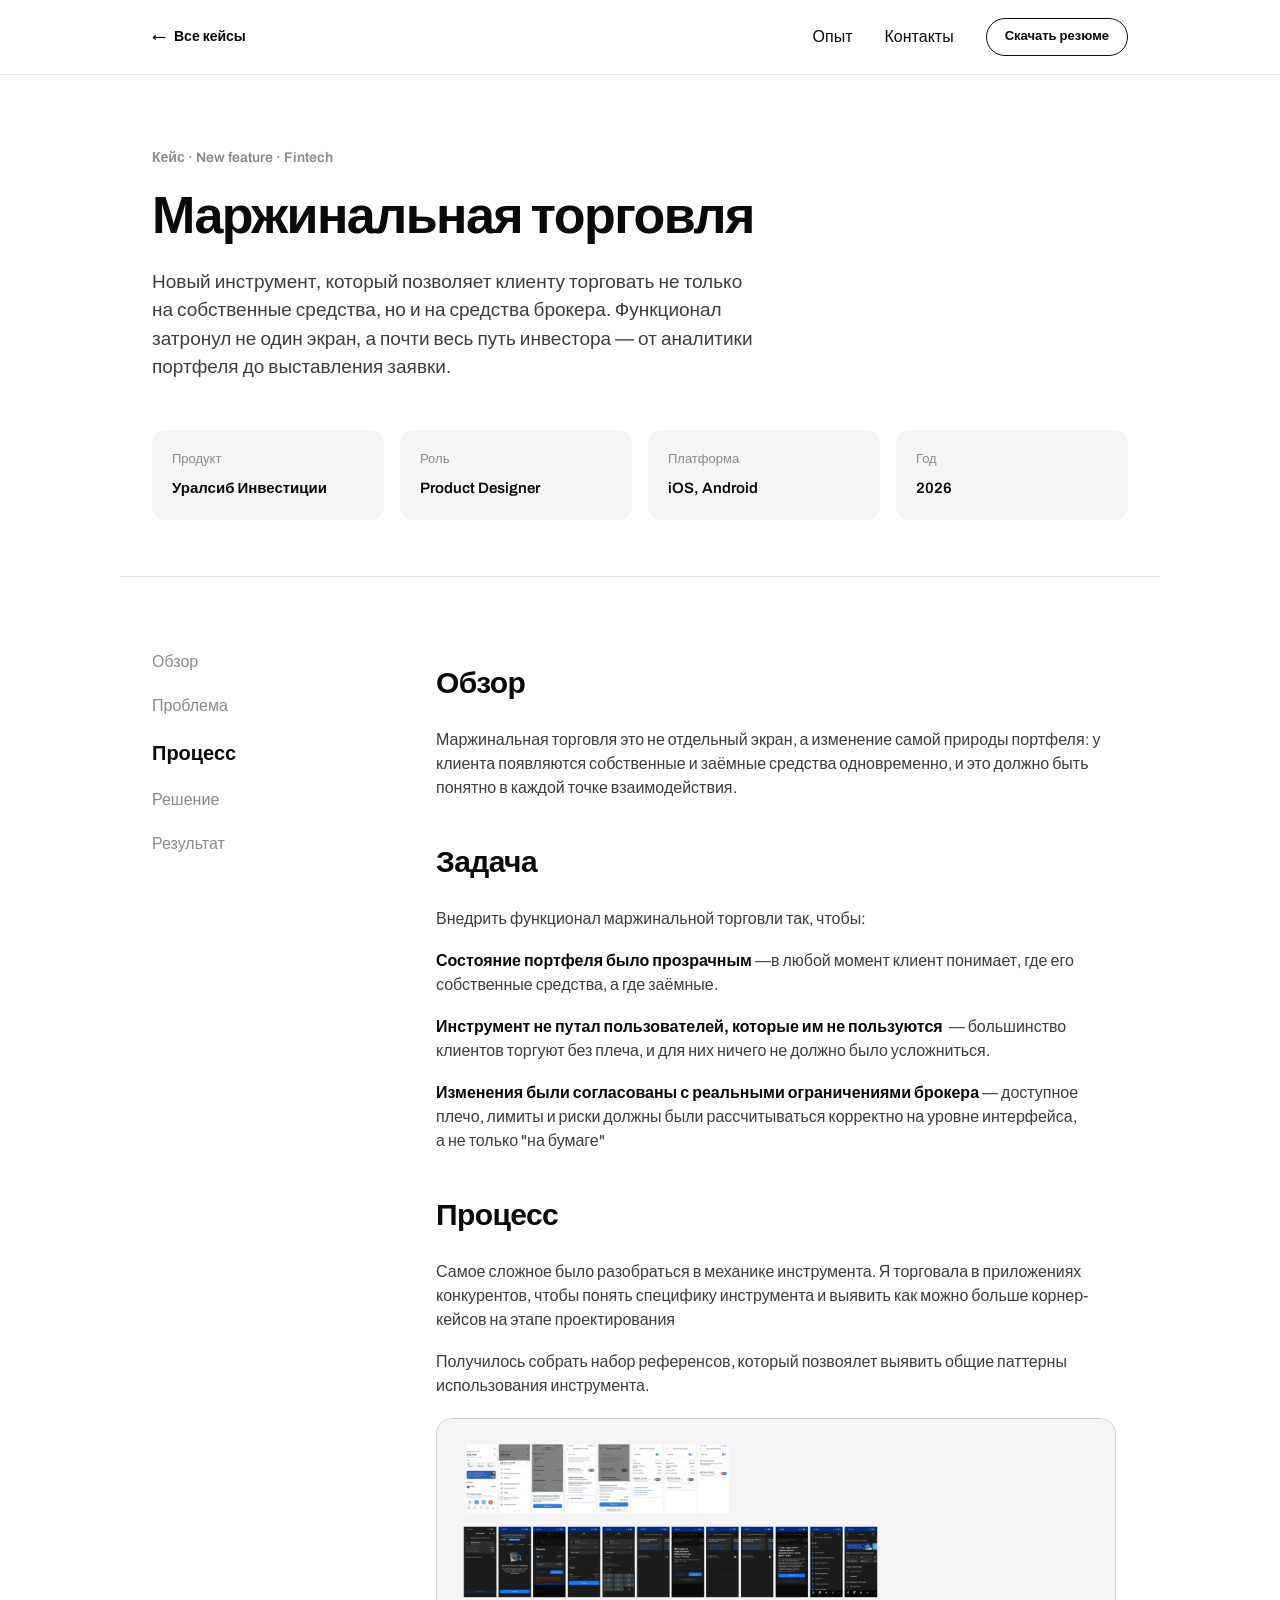
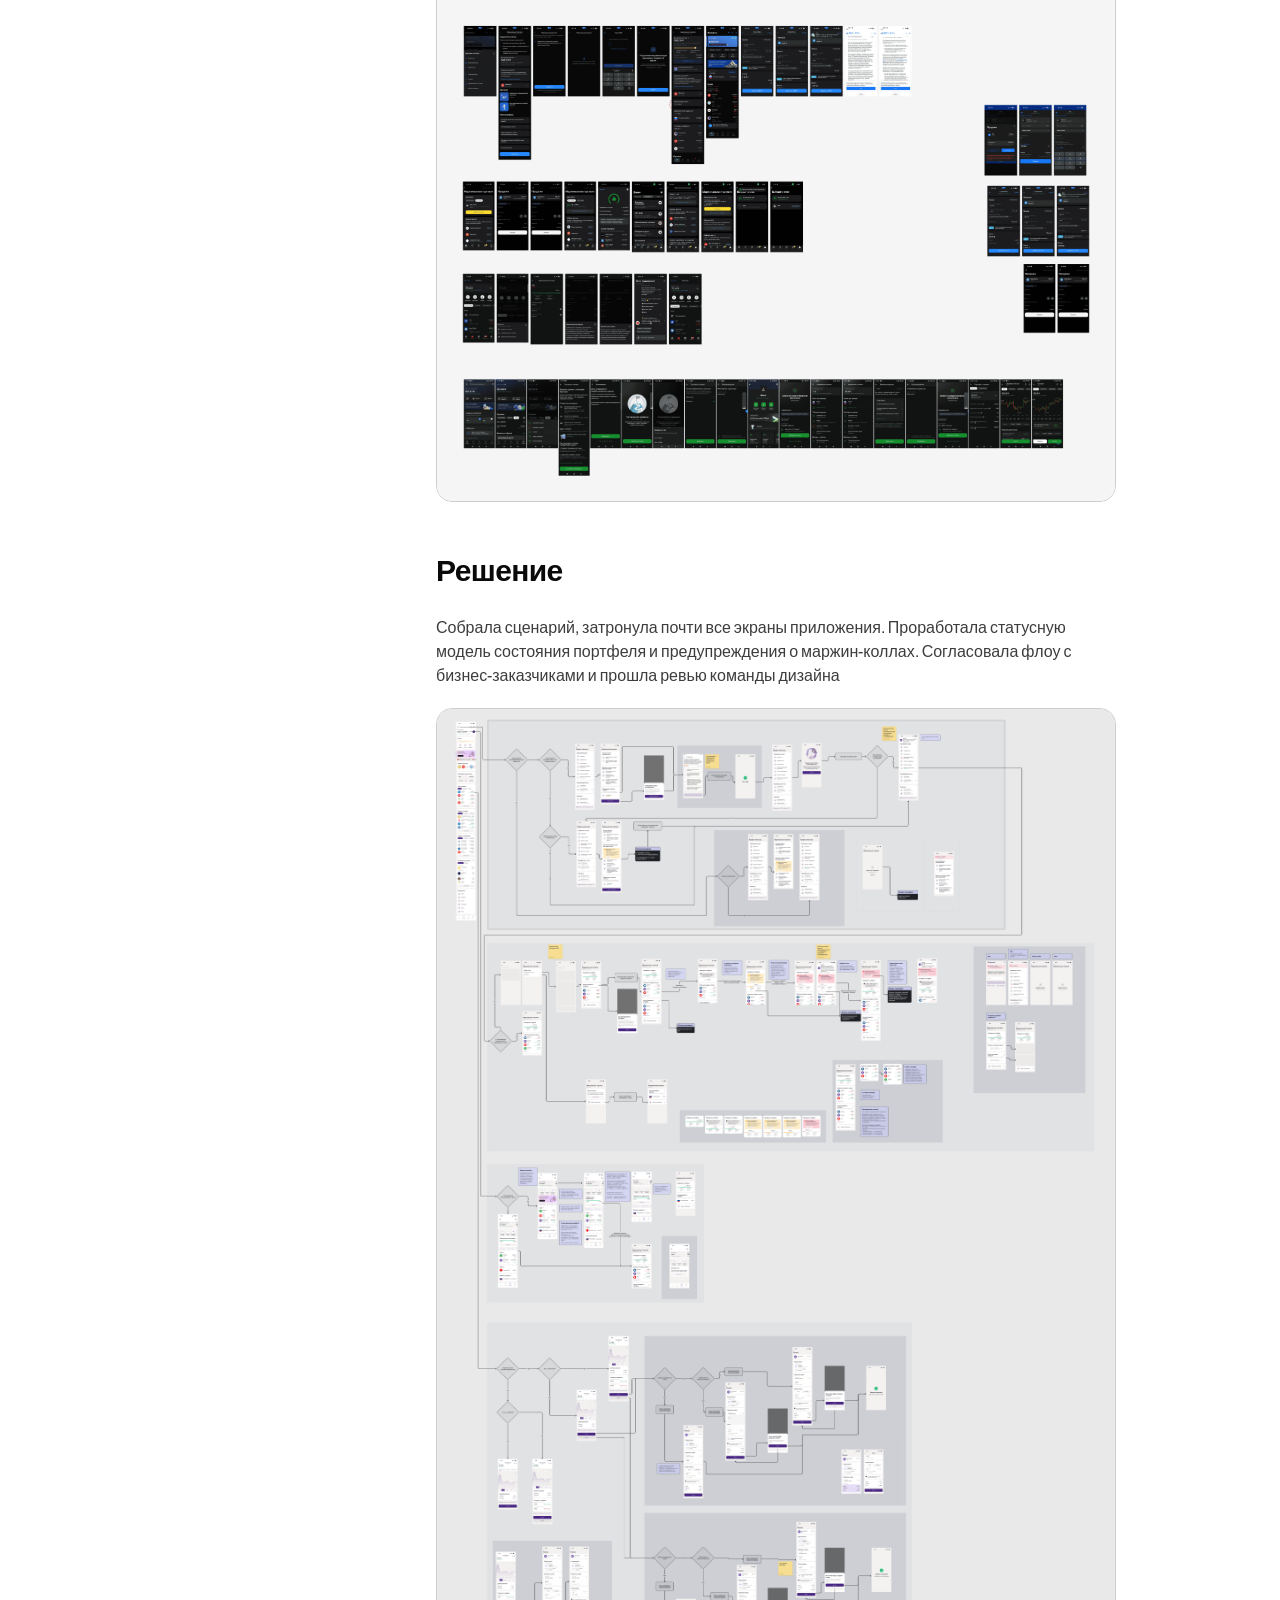
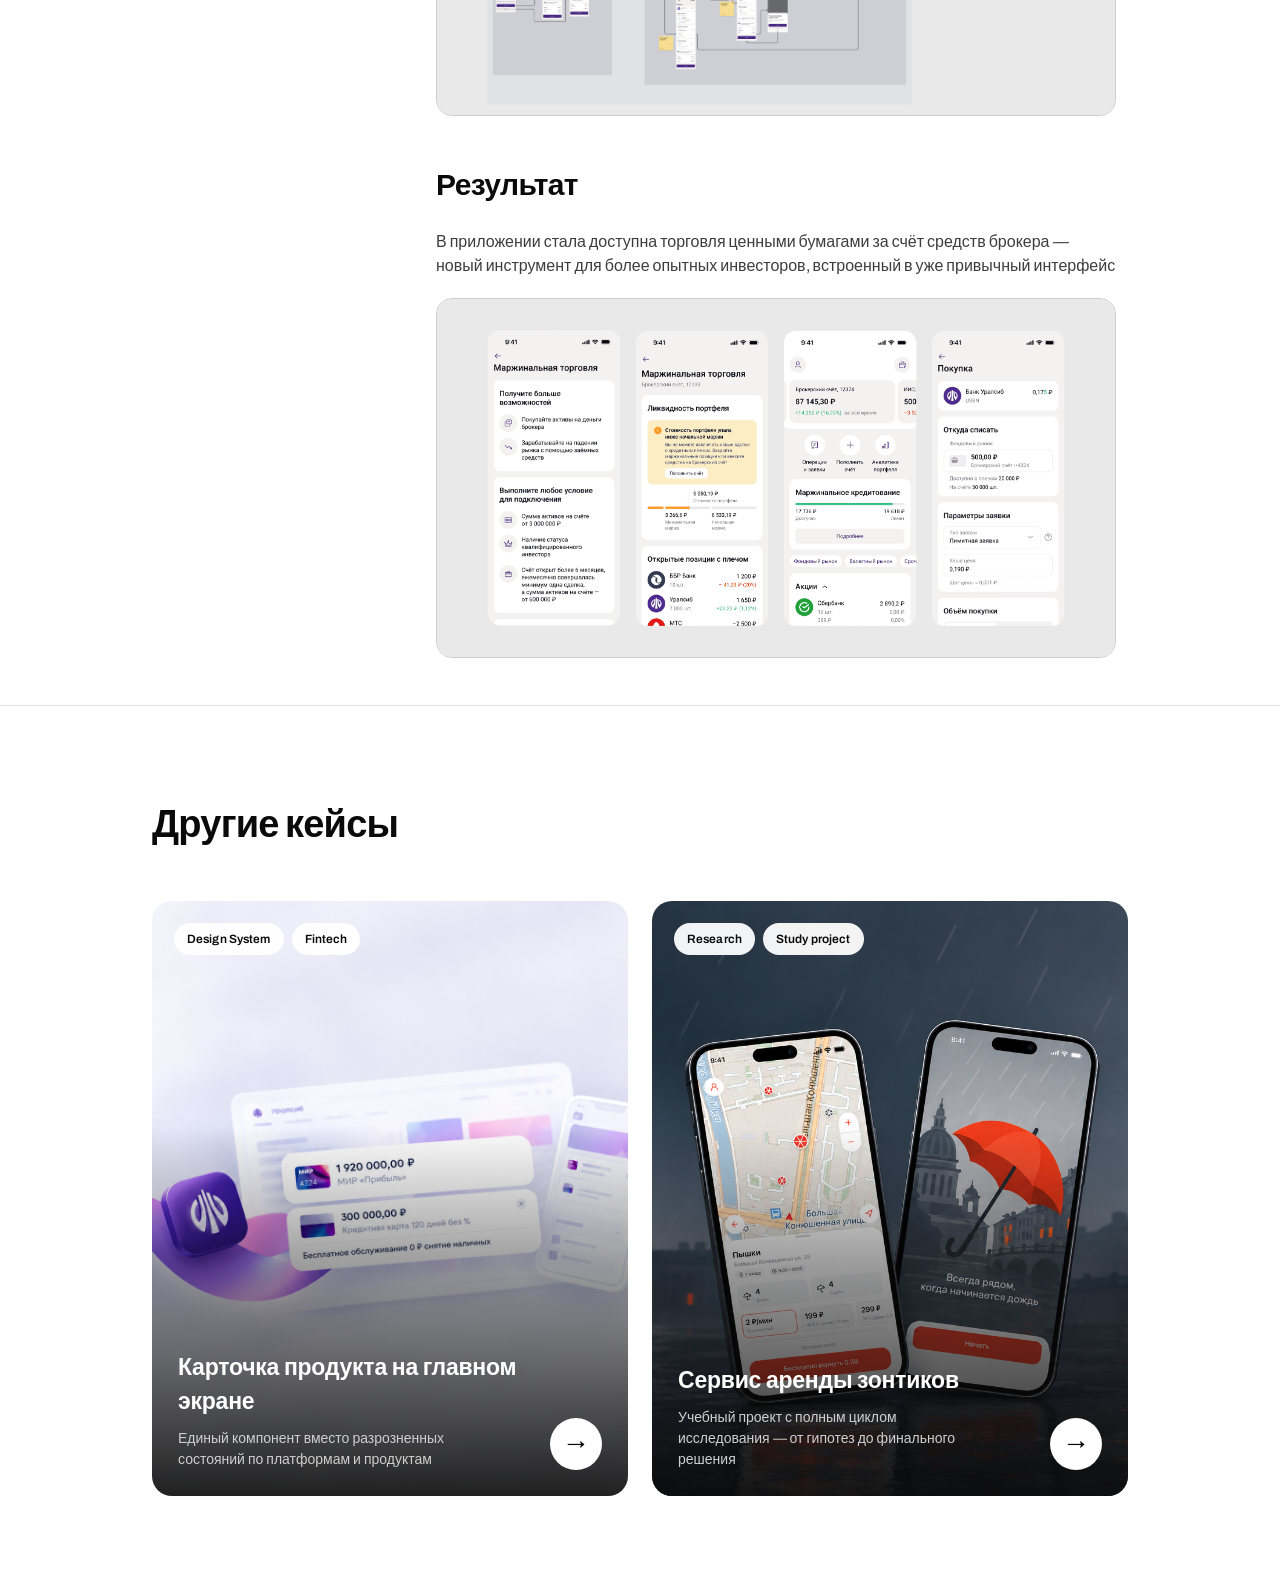
==== commit 925d4083: "Update margin-traiding.html" ====
--- a/margin-traiding.html
+++ b/margin-traiding.html
@@ -114,7 +114,8 @@
       <section id="solution" class="case-section">
         <h2>Решение</h2>
         <p>Собрала сценарий, затронула почти все экраны приложения. Проработала статусную модель состояния портфеля и предупреждения о маржин-коллах. Согласовала флоу с бизнес-заказчиками и прошла ревью команды дизайна</p>
-        <img src="images/margin_traiding/flow.png" alt="Флоу маржинальной торговли" class="cases-images" style="margin-top: 20px; border: 1px solid #cecdcd; " >
+        <img src="images/margin_traiding/Flow.png" alt="Флоу маржинальной торговли" class="cases-images" style="margin-top: 20px; border: 1px solid #cecdcd; " >
+        
       </section>
 
       <section id="result" class="case-section">
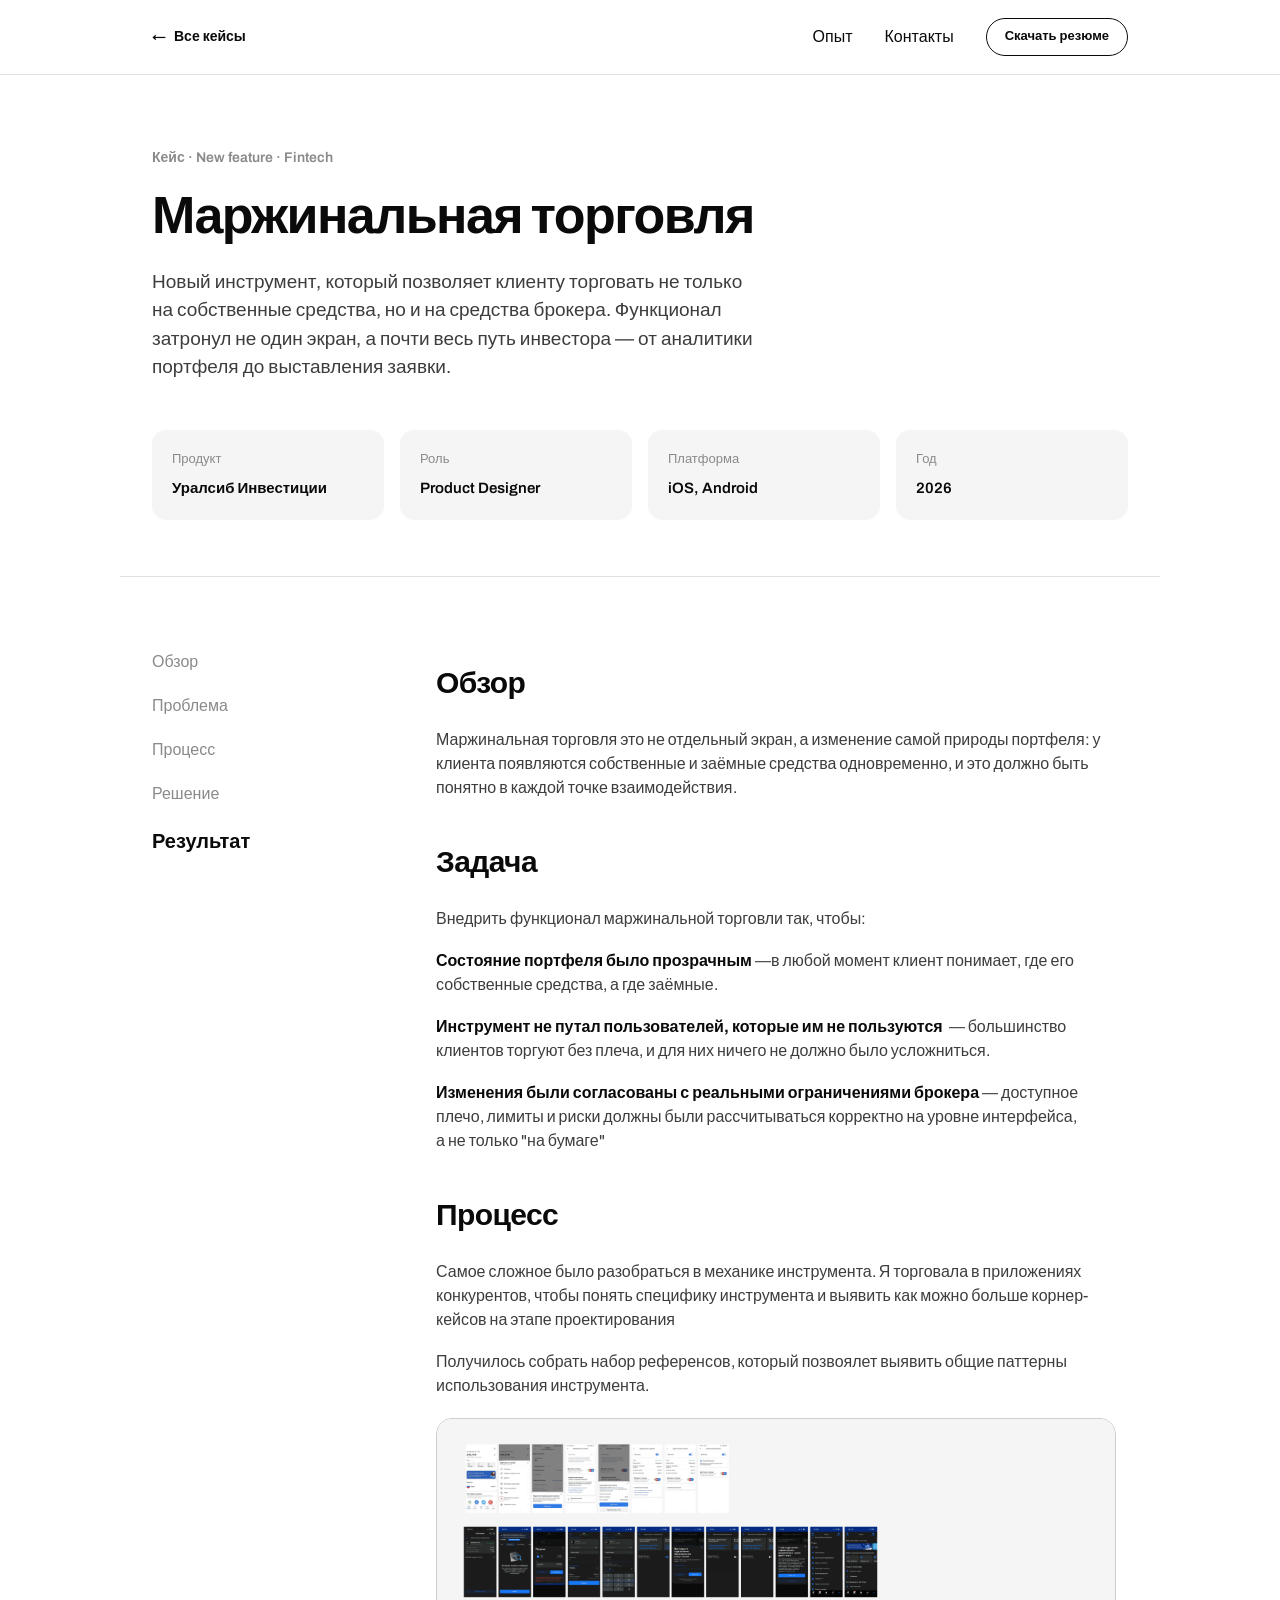
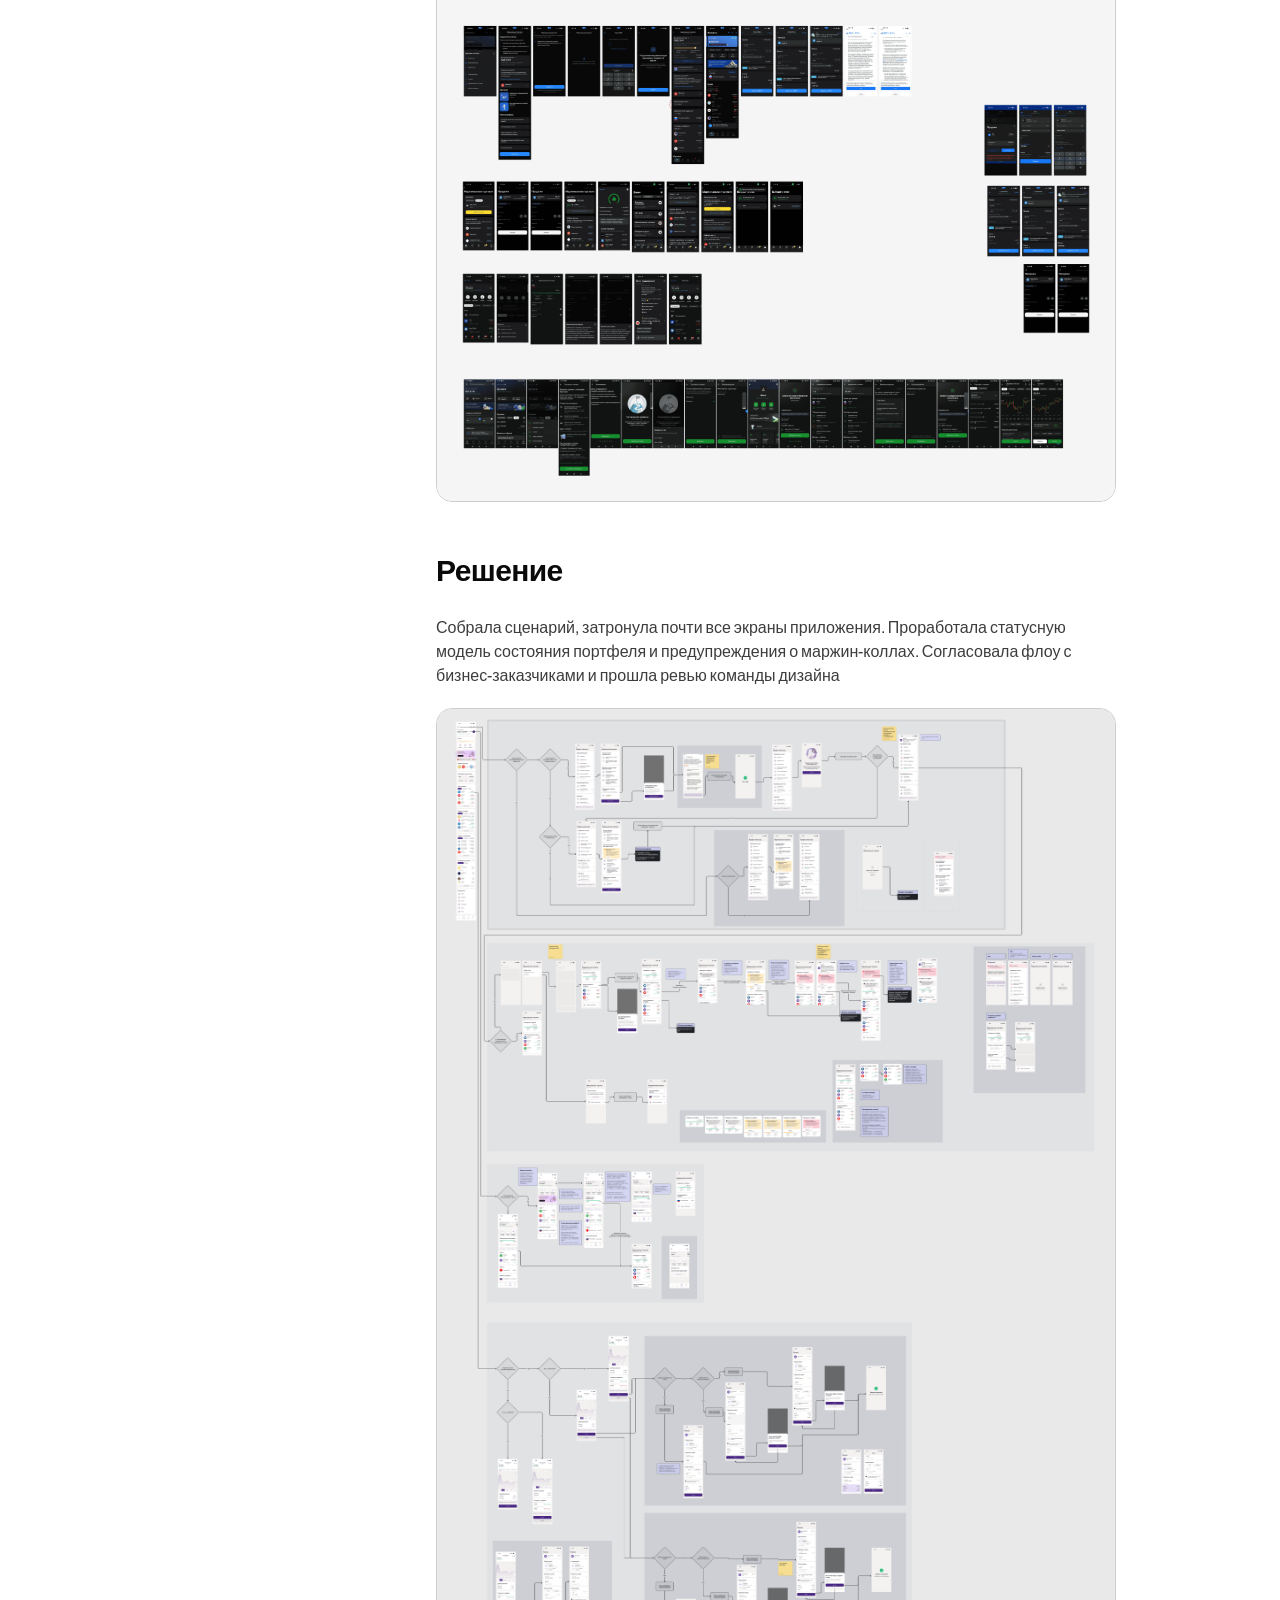
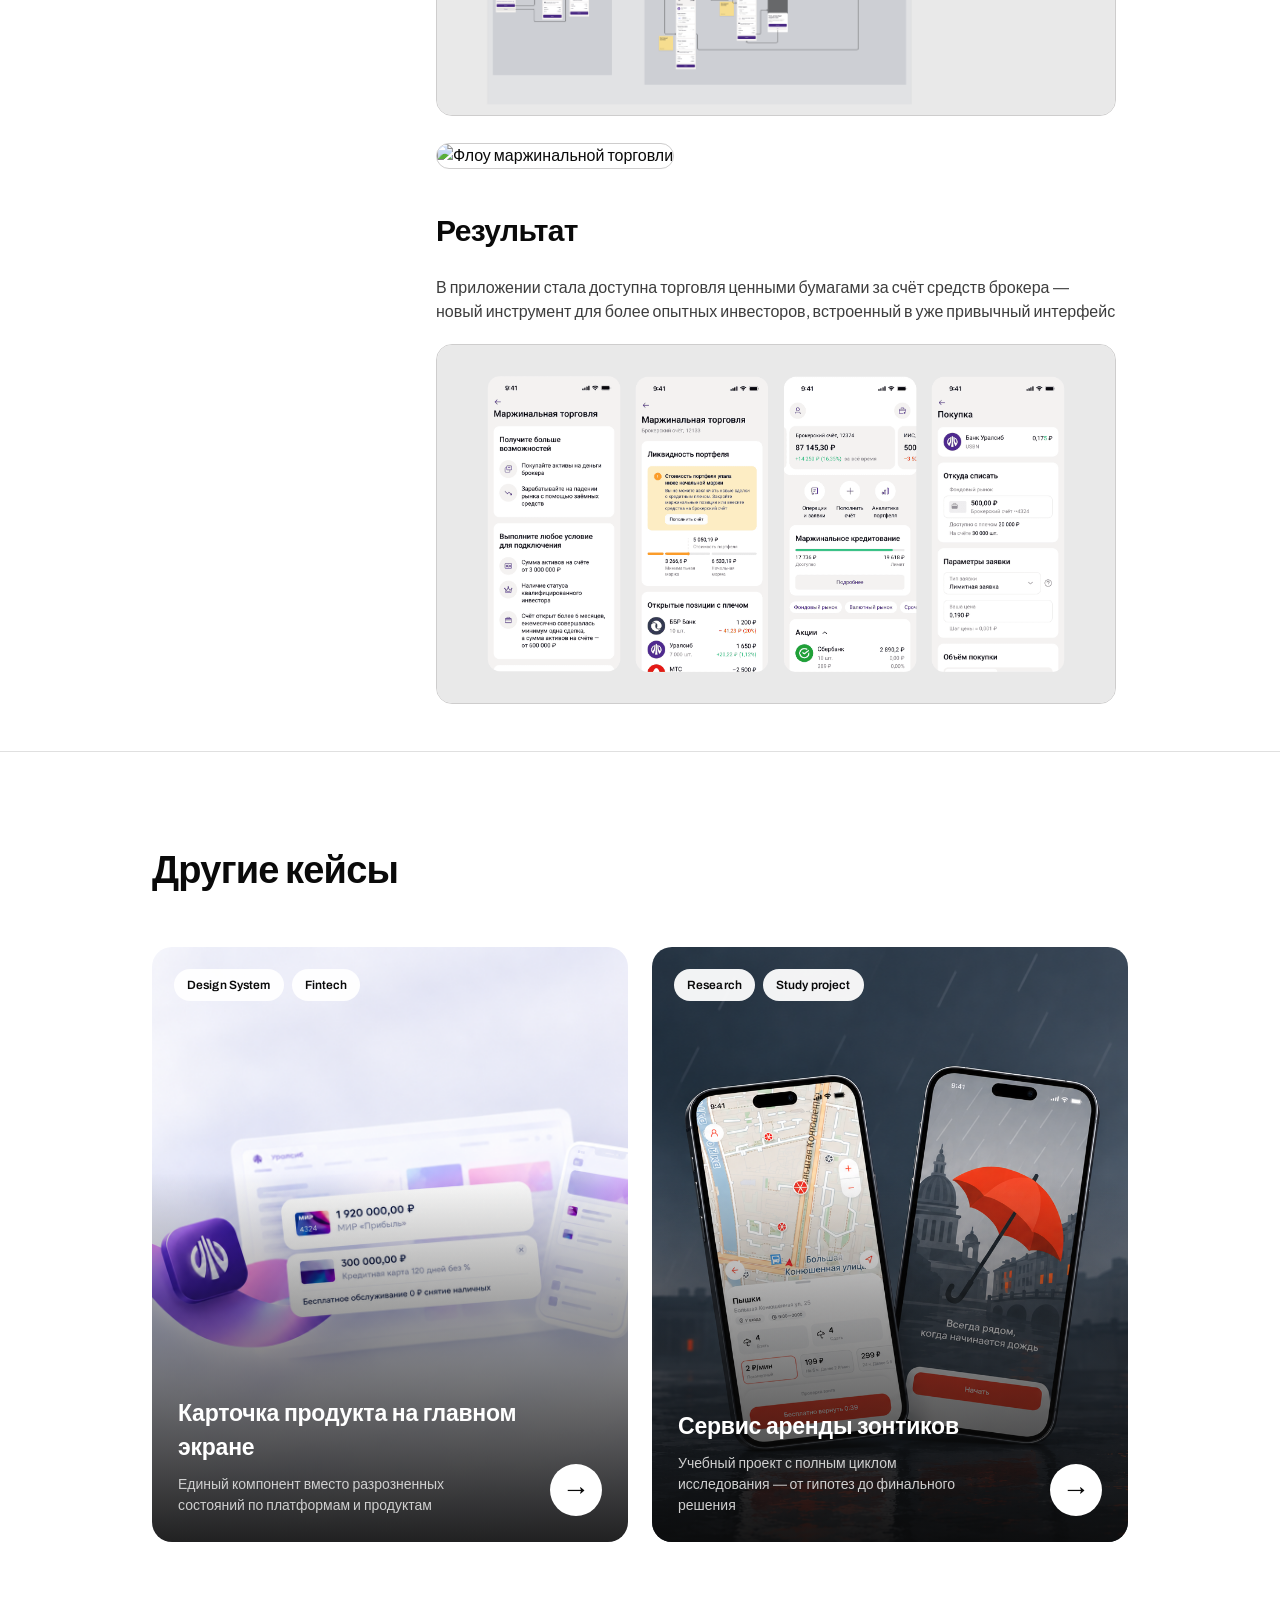
==== commit 78502627: "Update margin-traiding.html" ====
--- a/margin-traiding.html
+++ b/margin-traiding.html
@@ -115,6 +115,8 @@
         <h2>Решение</h2>
         <p>Собрала сценарий, затронула почти все экраны приложения. Проработала статусную модель состояния портфеля и предупреждения о маржин-коллах. Согласовала флоу с бизнес-заказчиками и прошла ревью команды дизайна</p>
         <img src="images/margin_traiding/Flow.png" alt="Флоу маржинальной торговли" class="cases-images" style="margin-top: 20px; border: 1px solid #cecdcd; " >
+        <img src="images/margin_traiding/Flow_01.png" alt="Флоу маржинальной торговли" class="cases-images" style="margin-top: 20px; border: 1px solid #cecdcd; " >
+        
         
       </section>
 
